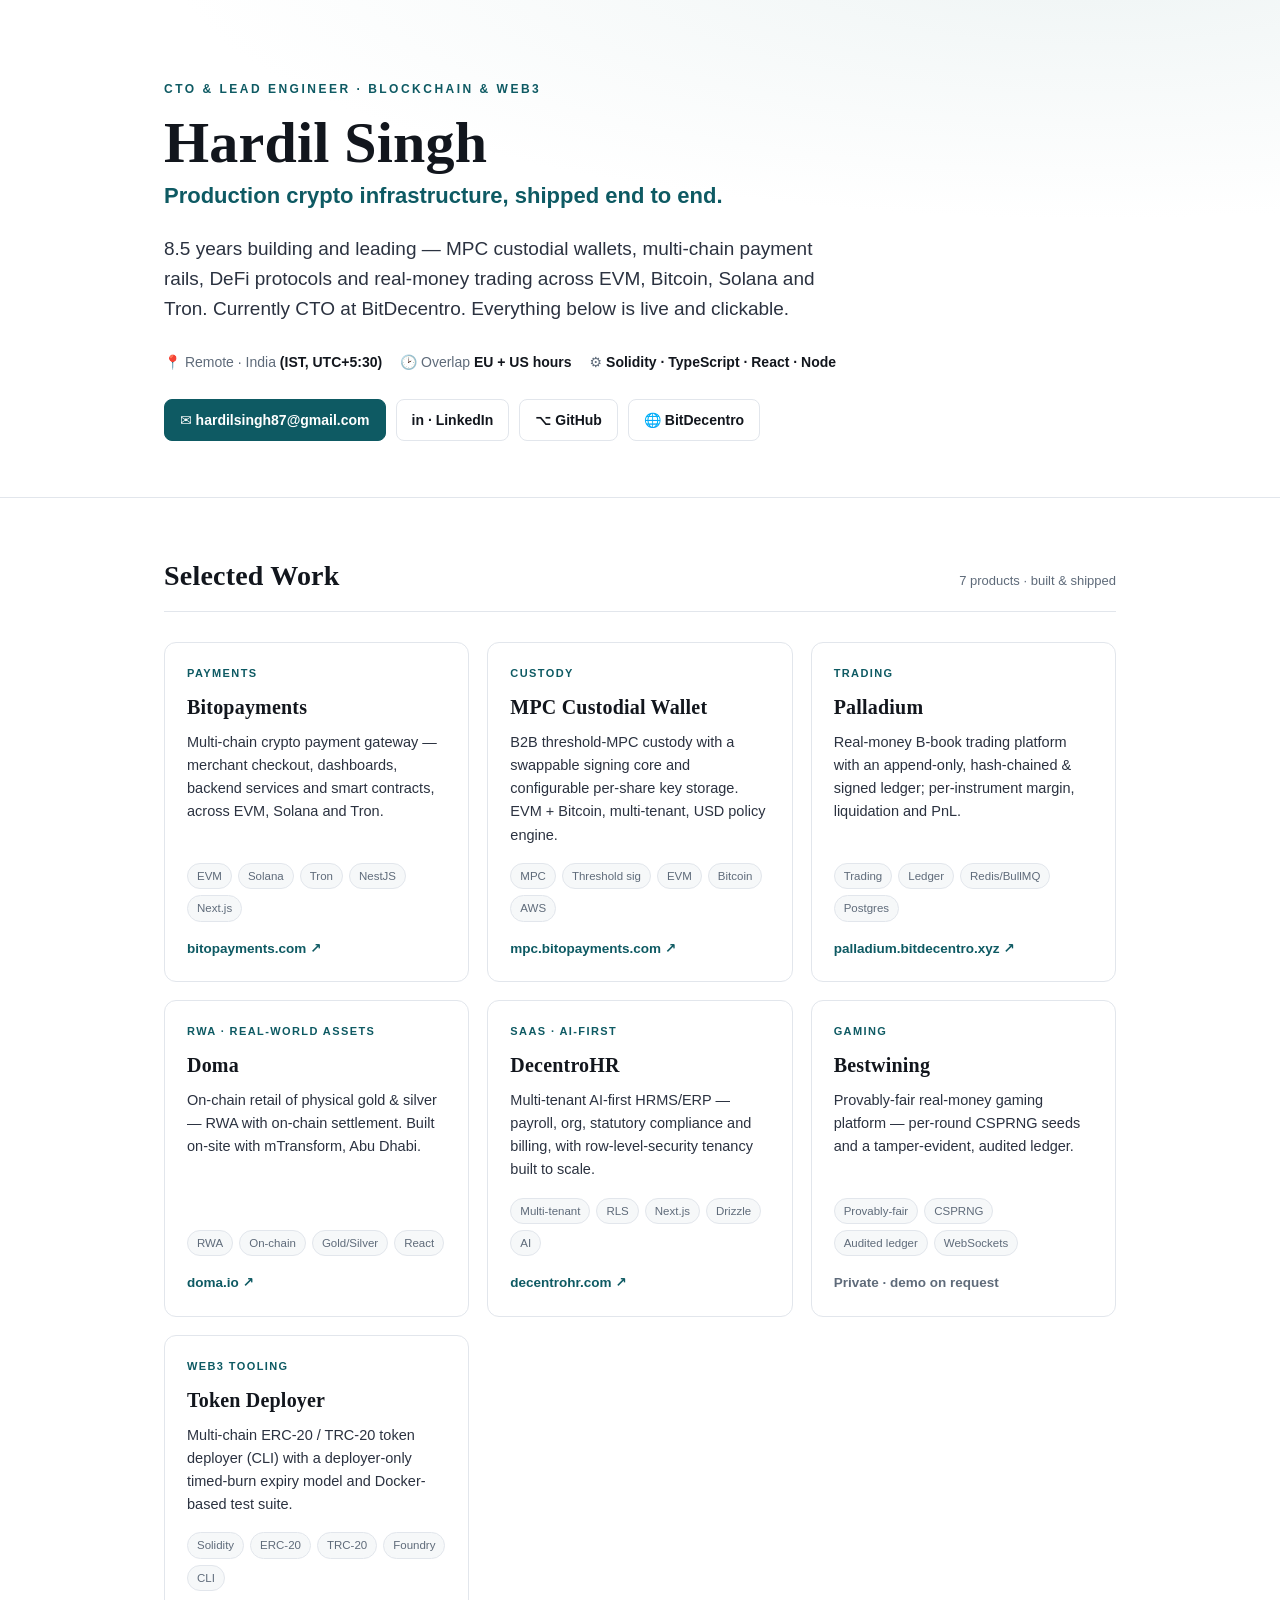
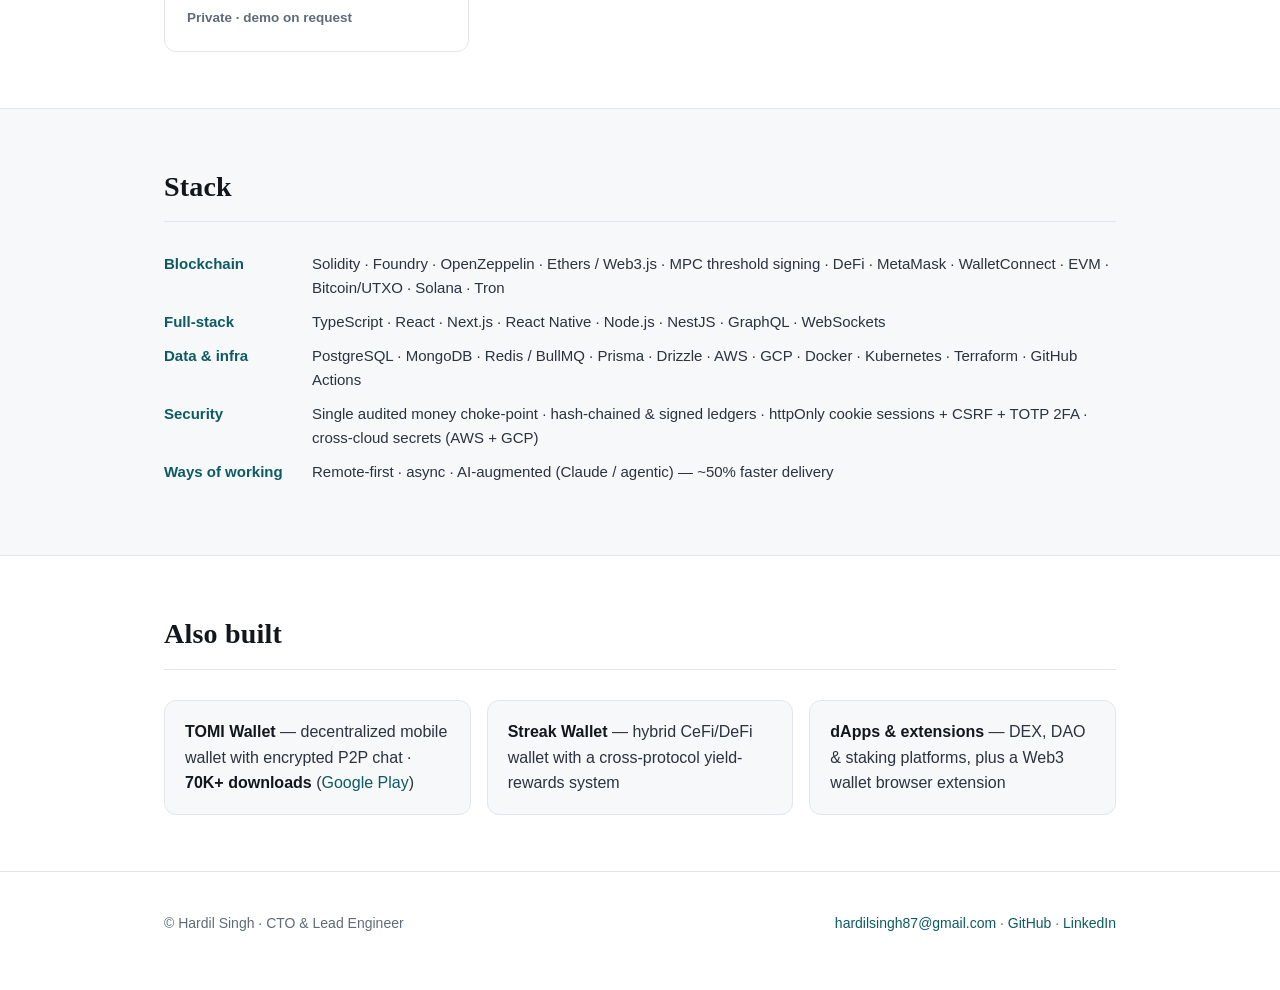
==== index.html @ ad2e2546 "Portfolio one-pager — 7 products, live links Co-Authored-By: Claude Opus 4.8 (1M context) <noreply@a" ====
<!doctype html>
<html lang="en">
<head>
<meta charset="utf-8">
<meta name="viewport" content="width=device-width, initial-scale=1">
<title>Hardil Singh — CTO & Lead Engineer · Blockchain & Web3</title>
<meta name="description" content="Hardil Singh — CTO & Lead Engineer. 8.5 years building production crypto infrastructure: MPC custody, multi-chain payments, DeFi & on-chain trading. Remote, EU+US overlap.">
<meta property="og:title" content="Hardil Singh — CTO & Lead Engineer · Blockchain & Web3">
<meta property="og:description" content="8.5 years building production crypto infrastructure — MPC custody, multi-chain payments, DeFi & on-chain trading.">
<meta property="og:type" content="website">
<style>
  :root{
    --ink:#12161d; --body:#2b3240; --muted:#5f6b7a; --rule:#e2e6ec;
    --accent:#0e5a63; --accent-2:#0c7d78; --soft:#eef4f4; --paper:#ffffff; --wash:#f6f8f9;
  }
  @media (prefers-color-scheme: dark){
    :root{ --ink:#f3f6f8; --body:#c3ccd6; --muted:#8b98a8; --rule:#242b35;
           --accent:#5fd3cf; --accent-2:#7fe0d3; --soft:#12242a; --paper:#0e1218; --wash:#131922; }
  }
  *{box-sizing:border-box;}
  html{scroll-behavior:smooth;}
  body{
    margin:0; background:var(--paper); color:var(--body);
    font-family:"Helvetica Neue",Arial,system-ui,sans-serif;
    font-size:16px; line-height:1.6; -webkit-font-smoothing:antialiased;
  }
  a{color:var(--accent); text-decoration:none;}
  a:hover{text-decoration:underline;}
  .wrap{max-width:1000px; margin:0 auto; padding:0 24px;}
  h1,h2,h3{font-family:Georgia,"Times New Roman",serif; color:var(--ink); font-weight:600; letter-spacing:.2px;}
  .eyebrow{font-size:12px; text-transform:uppercase; letter-spacing:2.5px; color:var(--accent); font-weight:700;}

  /* hero */
  header.hero{padding:80px 0 56px; border-bottom:1px solid var(--rule);
    background:radial-gradient(120% 90% at 85% -10%, var(--soft) 0%, transparent 60%);}
  .hero h1{font-size:clamp(36px,7vw,58px); line-height:1.02; margin:14px 0 6px; text-wrap:balance;}
  .hero .role{font-size:clamp(17px,2.4vw,22px); color:var(--accent); font-weight:600; margin-bottom:20px;}
  .hero p.lede{font-size:clamp(16px,2vw,19px); max-width:64ch; margin:0 0 26px;}
  .meta{display:flex; flex-wrap:wrap; gap:8px 18px; font-size:14px; color:var(--muted); margin-bottom:26px;}
  .meta b{color:var(--ink); font-weight:600;}
  .links{display:flex; flex-wrap:wrap; gap:10px;}
  .btn{display:inline-flex; align-items:center; gap:7px; padding:9px 15px; border:1px solid var(--rule);
    border-radius:8px; font-size:14px; font-weight:600; color:var(--ink); background:var(--paper); transition:.15s;}
  .btn:hover{border-color:var(--accent); color:var(--accent); text-decoration:none; transform:translateY(-1px);}
  .btn.primary{background:var(--accent); color:#fff; border-color:var(--accent);}
  .btn.primary:hover{background:var(--accent-2); color:#fff;}

  /* sections */
  section{padding:56px 0;}
  .sec-head{display:flex; align-items:baseline; justify-content:space-between; gap:16px;
    border-bottom:1px solid var(--rule); padding-bottom:12px; margin-bottom:30px; flex-wrap:wrap;}
  .sec-head h2{font-size:clamp(22px,3vw,28px); margin:0;}
  .sec-head .count{font-size:13px; color:var(--muted);}

  /* project grid */
  .grid{display:grid; grid-template-columns:repeat(auto-fill,minmax(290px,1fr)); gap:18px;}
  .card{border:1px solid var(--rule); border-radius:12px; padding:22px; background:var(--paper);
    display:flex; flex-direction:column; transition:.18s; position:relative; overflow:hidden;}
  .card::before{content:""; position:absolute; left:0; top:0; bottom:0; width:3px; background:var(--accent); opacity:.0; transition:.18s;}
  .card:hover{border-color:var(--accent); transform:translateY(-3px); box-shadow:0 10px 30px rgba(14,90,99,.10);}
  .card:hover::before{opacity:1;}
  .card .tag{font-size:11px; text-transform:uppercase; letter-spacing:1.4px; color:var(--accent); font-weight:700;}
  .card h3{font-size:20px; margin:8px 0 8px;}
  .card p{font-size:14.5px; margin:0 0 16px; color:var(--body); flex:1;}
  .chips{display:flex; flex-wrap:wrap; gap:6px; margin-bottom:16px;}
  .chip{font-size:11.5px; padding:3px 9px; border-radius:20px; background:var(--wash); color:var(--muted); border:1px solid var(--rule);}
  .card .foot{display:flex; align-items:center; gap:12px; font-size:13.5px;}
  .live{font-weight:700; color:var(--accent);}
  .priv{color:var(--muted); font-weight:600;}

  /* stack */
  .stack{display:grid; grid-template-columns:130px 1fr; gap:10px 18px; font-size:15px;}
  .stack dt{color:var(--accent); font-weight:700;}
  .stack dd{margin:0;}
  @media(max-width:560px){ .stack{grid-template-columns:1fr; gap:2px 0;} .stack dt{margin-top:12px;} }

  /* past */
  .past{display:flex; gap:16px; flex-wrap:wrap;}
  .past .item{flex:1 1 260px; border:1px solid var(--rule); border-radius:12px; padding:18px 20px; background:var(--wash);}
  .past .item b{color:var(--ink);}

  footer{border-top:1px solid var(--rule); padding:40px 0 56px; color:var(--muted); font-size:14px;}
  footer .wrap{display:flex; justify-content:space-between; gap:16px; flex-wrap:wrap; align-items:center;}
</style>
</head>
<body>

  <header class="hero">
    <div class="wrap">
      <div class="eyebrow">CTO &amp; Lead Engineer · Blockchain &amp; Web3</div>
      <h1>Hardil Singh</h1>
      <div class="role">Production crypto infrastructure, shipped end to end.</div>
      <p class="lede">8.5 years building and leading — MPC custodial wallets, multi-chain payment rails,
      DeFi protocols and real-money trading across EVM, Bitcoin, Solana and Tron. Currently CTO at
      BitDecentro. Everything below is live and clickable.</p>
      <div class="meta">
        <span>📍 Remote · India <b>(IST, UTC+5:30)</b></span>
        <span>🕑 Overlap <b>EU + US hours</b></span>
        <span>⚙️ <b>Solidity · TypeScript · React · Node</b></span>
      </div>
      <div class="links">
        <a class="btn primary" href="mailto:hardilsingh87@gmail.com">✉️ hardilsingh87@gmail.com</a>
        <a class="btn" href="https://www.linkedin.com/in/hardil-singh-a0726788" target="_blank" rel="noopener">in · LinkedIn</a>
        <a class="btn" href="https://github.com/hardil-bitdecentro" target="_blank" rel="noopener">⌥ GitHub</a>
        <a class="btn" href="https://bitdecentro.com" target="_blank" rel="noopener">🌐 BitDecentro</a>
      </div>
    </div>
  </header>

  <section id="work">
    <div class="wrap">
      <div class="sec-head"><h2>Selected Work</h2><span class="count">7 products · built &amp; shipped</span></div>
      <div class="grid">

        <article class="card">
          <span class="tag">Payments</span>
          <h3>Bitopayments</h3>
          <p>Multi-chain crypto payment gateway — merchant checkout, dashboards, backend services and smart contracts, across EVM, Solana and Tron.</p>
          <div class="chips"><span class="chip">EVM</span><span class="chip">Solana</span><span class="chip">Tron</span><span class="chip">NestJS</span><span class="chip">Next.js</span></div>
          <div class="foot"><a class="live" href="https://bitopayments.com" target="_blank" rel="noopener">bitopayments.com ↗</a></div>
        </article>

        <article class="card">
          <span class="tag">Custody</span>
          <h3>MPC Custodial Wallet</h3>
          <p>B2B threshold-MPC custody with a swappable signing core and configurable per-share key storage. EVM + Bitcoin, multi-tenant, USD policy engine.</p>
          <div class="chips"><span class="chip">MPC</span><span class="chip">Threshold sig</span><span class="chip">EVM</span><span class="chip">Bitcoin</span><span class="chip">AWS</span></div>
          <div class="foot"><a class="live" href="https://mpc.bitopayments.com" target="_blank" rel="noopener">mpc.bitopayments.com ↗</a></div>
        </article>

        <article class="card">
          <span class="tag">Trading</span>
          <h3>Palladium</h3>
          <p>Real-money B-book trading platform with an append-only, hash-chained &amp; signed ledger; per-instrument margin, liquidation and PnL.</p>
          <div class="chips"><span class="chip">Trading</span><span class="chip">Ledger</span><span class="chip">Redis/BullMQ</span><span class="chip">Postgres</span></div>
          <div class="foot"><a class="live" href="https://palladium.bitdecentro.xyz" target="_blank" rel="noopener">palladium.bitdecentro.xyz ↗</a></div>
        </article>

        <article class="card">
          <span class="tag">RWA · Real-World Assets</span>
          <h3>Doma</h3>
          <p>On-chain retail of physical gold &amp; silver — RWA with on-chain settlement. Built on-site with mTransform, Abu Dhabi.</p>
          <div class="chips"><span class="chip">RWA</span><span class="chip">On-chain</span><span class="chip">Gold/Silver</span><span class="chip">React</span></div>
          <div class="foot"><a class="live" href="https://doma.io" target="_blank" rel="noopener">doma.io ↗</a></div>
        </article>

        <article class="card">
          <span class="tag">SaaS · AI-first</span>
          <h3>DecentroHR</h3>
          <p>Multi-tenant AI-first HRMS/ERP — payroll, org, statutory compliance and billing, with row-level-security tenancy built to scale.</p>
          <div class="chips"><span class="chip">Multi-tenant</span><span class="chip">RLS</span><span class="chip">Next.js</span><span class="chip">Drizzle</span><span class="chip">AI</span></div>
          <div class="foot"><a class="live" href="https://decentrohr.com" target="_blank" rel="noopener">decentrohr.com ↗</a></div>
        </article>

        <article class="card">
          <span class="tag">Gaming</span>
          <h3>Bestwining</h3>
          <p>Provably-fair real-money gaming platform — per-round CSPRNG seeds and a tamper-evident, audited ledger.</p>
          <div class="chips"><span class="chip">Provably-fair</span><span class="chip">CSPRNG</span><span class="chip">Audited ledger</span><span class="chip">WebSockets</span></div>
          <div class="foot"><span class="priv">Private · demo on request</span></div>
        </article>

        <article class="card">
          <span class="tag">Web3 Tooling</span>
          <h3>Token Deployer</h3>
          <p>Multi-chain ERC-20 / TRC-20 token deployer (CLI) with a deployer-only timed-burn expiry model and Docker-based test suite.</p>
          <div class="chips"><span class="chip">Solidity</span><span class="chip">ERC-20</span><span class="chip">TRC-20</span><span class="chip">Foundry</span><span class="chip">CLI</span></div>
          <div class="foot"><span class="priv">Private · demo on request</span></div>
        </article>

      </div>
    </div>
  </section>

  <section id="stack" style="background:var(--wash); border-top:1px solid var(--rule); border-bottom:1px solid var(--rule);">
    <div class="wrap">
      <div class="sec-head"><h2>Stack</h2></div>
      <dl class="stack">
        <dt>Blockchain</dt><dd>Solidity · Foundry · OpenZeppelin · Ethers / Web3.js · MPC threshold signing · DeFi · MetaMask · WalletConnect · EVM · Bitcoin/UTXO · Solana · Tron</dd>
        <dt>Full-stack</dt><dd>TypeScript · React · Next.js · React Native · Node.js · NestJS · GraphQL · WebSockets</dd>
        <dt>Data &amp; infra</dt><dd>PostgreSQL · MongoDB · Redis / BullMQ · Prisma · Drizzle · AWS · GCP · Docker · Kubernetes · Terraform · GitHub Actions</dd>
        <dt>Security</dt><dd>Single audited money choke-point · hash-chained &amp; signed ledgers · httpOnly cookie sessions + CSRF + TOTP 2FA · cross-cloud secrets (AWS + GCP)</dd>
        <dt>Ways of working</dt><dd>Remote-first · async · AI-augmented (Claude / agentic) — ~50% faster delivery</dd>
      </dl>
    </div>
  </section>

  <section id="past">
    <div class="wrap">
      <div class="sec-head"><h2>Also built</h2></div>
      <div class="past">
        <div class="item"><b>TOMI Wallet</b> — decentralized mobile wallet with encrypted P2P chat · <b>70K+ downloads</b> (<a href="https://play.google.com/store/apps/details?id=com.tomiapp.production" target="_blank" rel="noopener">Google Play</a>)</div>
        <div class="item"><b>Streak Wallet</b> — hybrid CeFi/DeFi wallet with a cross-protocol yield-rewards system</div>
        <div class="item"><b>dApps &amp; extensions</b> — DEX, DAO &amp; staking platforms, plus a Web3 wallet browser extension</div>
      </div>
    </div>
  </section>

  <footer>
    <div class="wrap">
      <span>© Hardil Singh · CTO &amp; Lead Engineer</span>
      <span><a href="mailto:hardilsingh87@gmail.com">hardilsingh87@gmail.com</a> · <a href="https://github.com/hardil-bitdecentro" target="_blank" rel="noopener">GitHub</a> · <a href="https://www.linkedin.com/in/hardil-singh-a0726788" target="_blank" rel="noopener">LinkedIn</a></span>
    </div>
  </footer>

</body>
</html>
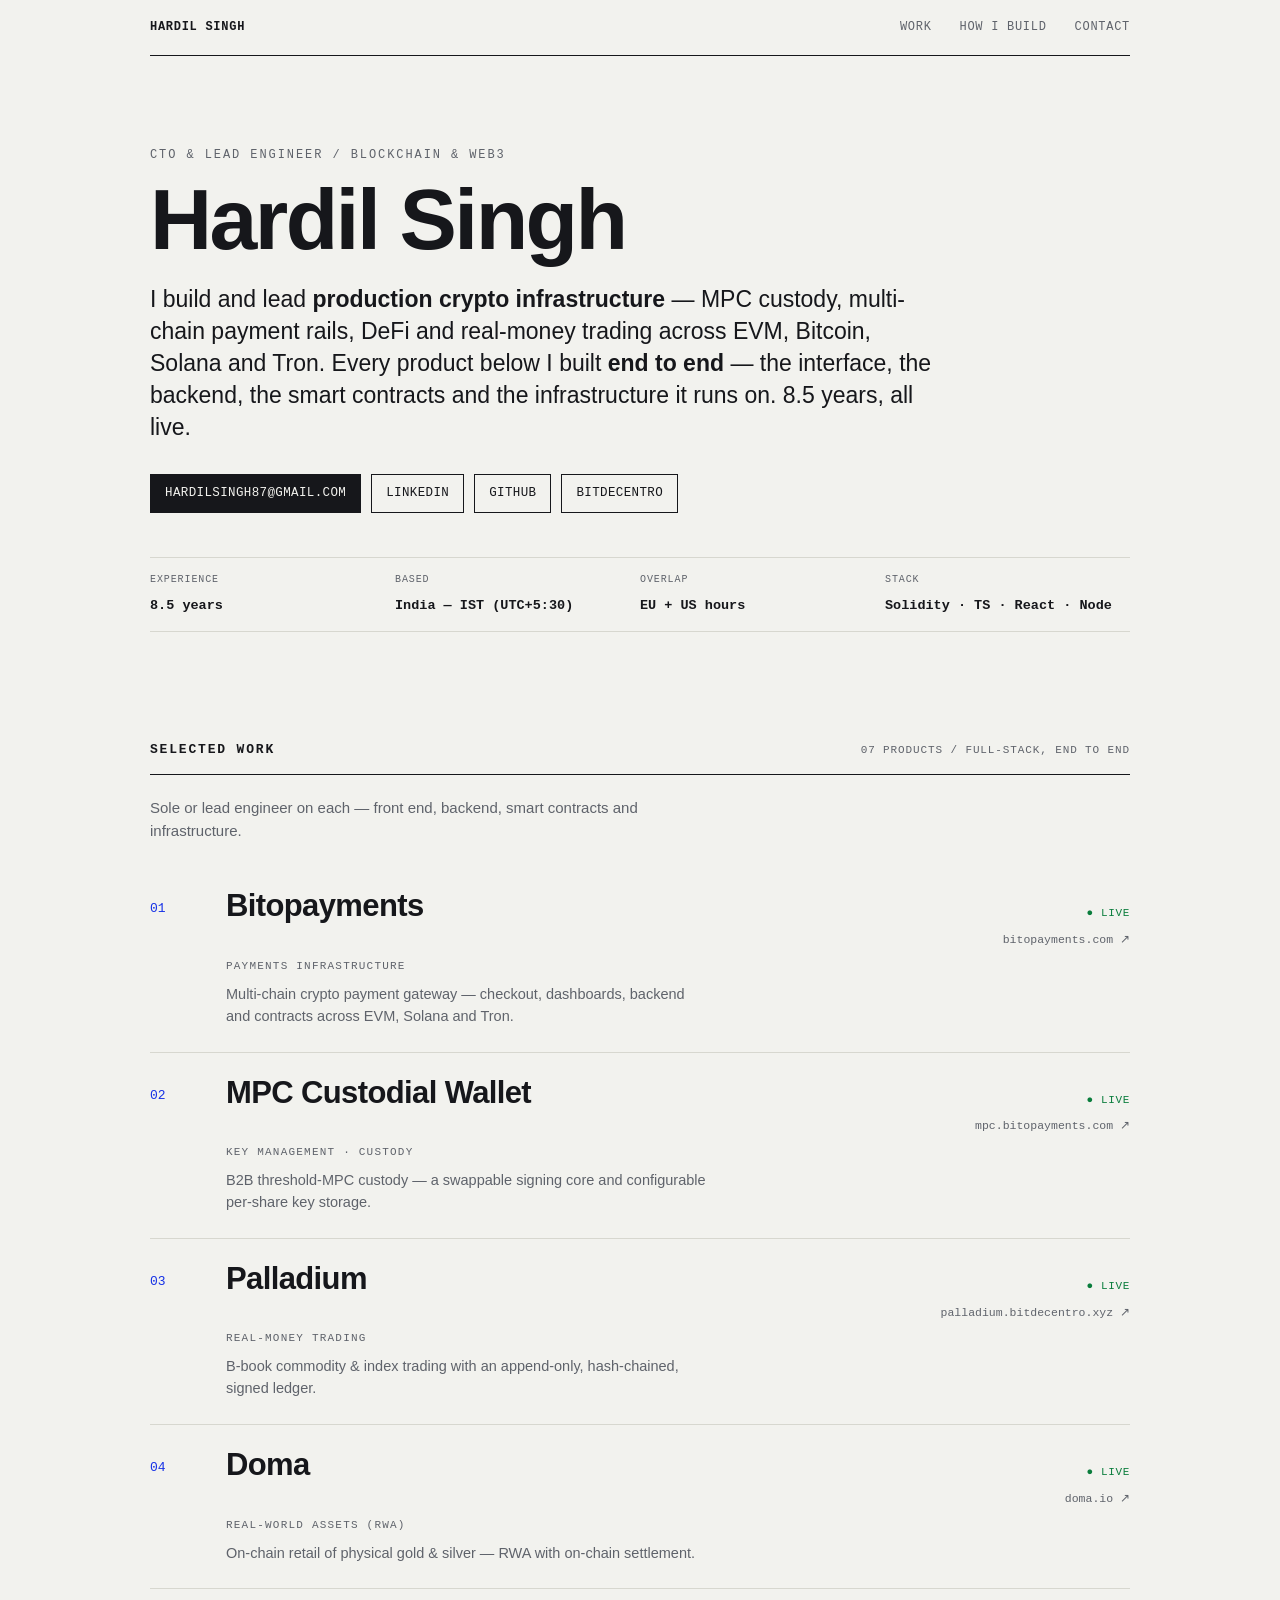
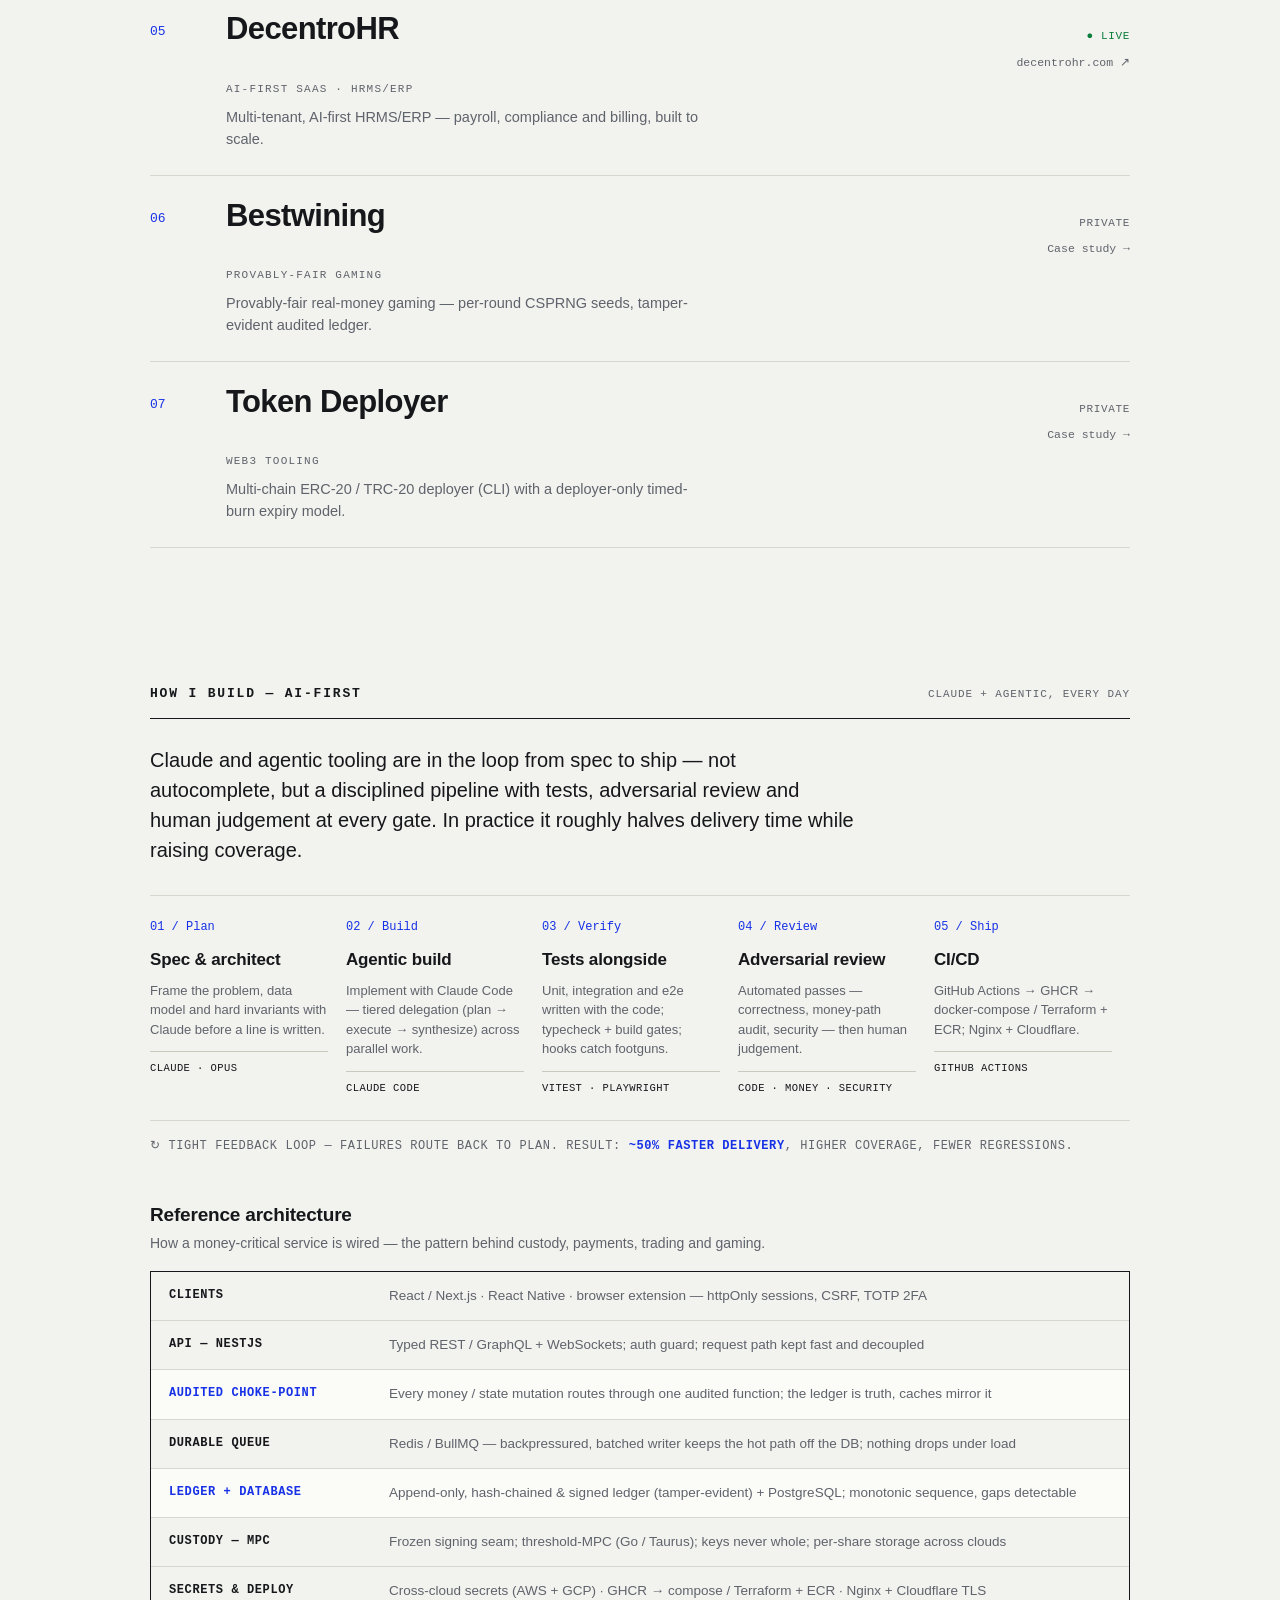
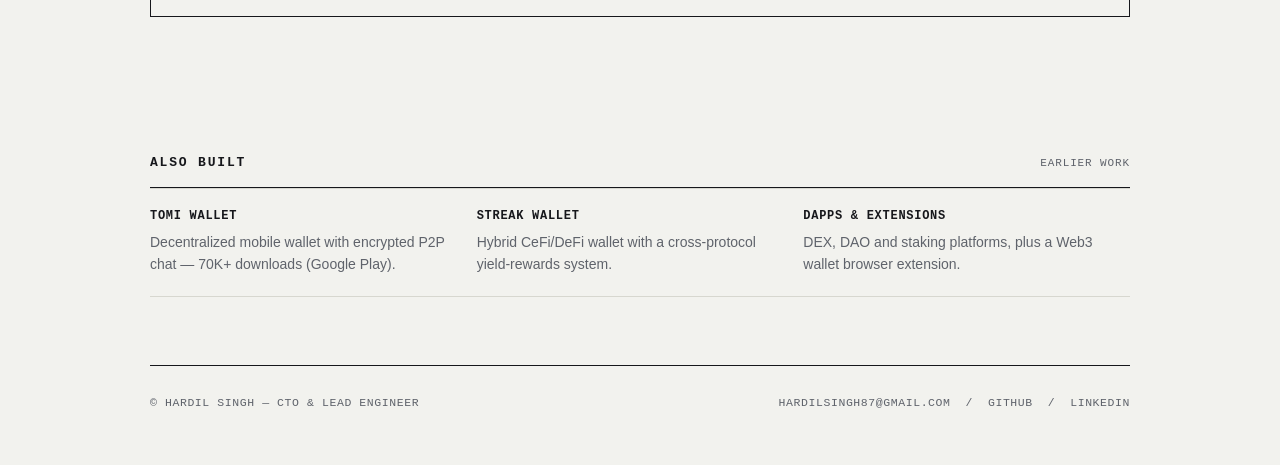
==== commit cbdc2885: "Rebuild portfolio: multi-page site, 7 project case studies, AI-first section Co-Authored-By: Claude " ====
--- a/index.html
+++ b/index.html
@@ -3,205 +3,118 @@
 <head>
 <meta charset="utf-8">
 <meta name="viewport" content="width=device-width, initial-scale=1">
-<title>Hardil Singh — CTO & Lead Engineer · Blockchain & Web3</title>
-<meta name="description" content="Hardil Singh — CTO & Lead Engineer. 8.5 years building production crypto infrastructure: MPC custody, multi-chain payments, DeFi & on-chain trading. Remote, EU+US overlap.">
-<meta property="og:title" content="Hardil Singh — CTO & Lead Engineer · Blockchain & Web3">
-<meta property="og:description" content="8.5 years building production crypto infrastructure — MPC custody, multi-chain payments, DeFi & on-chain trading.">
-<meta property="og:type" content="website">
-<style>
-  :root{
-    --ink:#12161d; --body:#2b3240; --muted:#5f6b7a; --rule:#e2e6ec;
-    --accent:#0e5a63; --accent-2:#0c7d78; --soft:#eef4f4; --paper:#ffffff; --wash:#f6f8f9;
-  }
-  @media (prefers-color-scheme: dark){
-    :root{ --ink:#f3f6f8; --body:#c3ccd6; --muted:#8b98a8; --rule:#242b35;
-           --accent:#5fd3cf; --accent-2:#7fe0d3; --soft:#12242a; --paper:#0e1218; --wash:#131922; }
-  }
-  *{box-sizing:border-box;}
-  html{scroll-behavior:smooth;}
-  body{
-    margin:0; background:var(--paper); color:var(--body);
-    font-family:"Helvetica Neue",Arial,system-ui,sans-serif;
-    font-size:16px; line-height:1.6; -webkit-font-smoothing:antialiased;
-  }
-  a{color:var(--accent); text-decoration:none;}
-  a:hover{text-decoration:underline;}
-  .wrap{max-width:1000px; margin:0 auto; padding:0 24px;}
-  h1,h2,h3{font-family:Georgia,"Times New Roman",serif; color:var(--ink); font-weight:600; letter-spacing:.2px;}
-  .eyebrow{font-size:12px; text-transform:uppercase; letter-spacing:2.5px; color:var(--accent); font-weight:700;}
-
-  /* hero */
-  header.hero{padding:80px 0 56px; border-bottom:1px solid var(--rule);
-    background:radial-gradient(120% 90% at 85% -10%, var(--soft) 0%, transparent 60%);}
-  .hero h1{font-size:clamp(36px,7vw,58px); line-height:1.02; margin:14px 0 6px; text-wrap:balance;}
-  .hero .role{font-size:clamp(17px,2.4vw,22px); color:var(--accent); font-weight:600; margin-bottom:20px;}
-  .hero p.lede{font-size:clamp(16px,2vw,19px); max-width:64ch; margin:0 0 26px;}
-  .meta{display:flex; flex-wrap:wrap; gap:8px 18px; font-size:14px; color:var(--muted); margin-bottom:26px;}
-  .meta b{color:var(--ink); font-weight:600;}
-  .links{display:flex; flex-wrap:wrap; gap:10px;}
-  .btn{display:inline-flex; align-items:center; gap:7px; padding:9px 15px; border:1px solid var(--rule);
-    border-radius:8px; font-size:14px; font-weight:600; color:var(--ink); background:var(--paper); transition:.15s;}
-  .btn:hover{border-color:var(--accent); color:var(--accent); text-decoration:none; transform:translateY(-1px);}
-  .btn.primary{background:var(--accent); color:#fff; border-color:var(--accent);}
-  .btn.primary:hover{background:var(--accent-2); color:#fff;}
-
-  /* sections */
-  section{padding:56px 0;}
-  .sec-head{display:flex; align-items:baseline; justify-content:space-between; gap:16px;
-    border-bottom:1px solid var(--rule); padding-bottom:12px; margin-bottom:30px; flex-wrap:wrap;}
-  .sec-head h2{font-size:clamp(22px,3vw,28px); margin:0;}
-  .sec-head .count{font-size:13px; color:var(--muted);}
-
-  /* project grid */
-  .grid{display:grid; grid-template-columns:repeat(auto-fill,minmax(290px,1fr)); gap:18px;}
-  .card{border:1px solid var(--rule); border-radius:12px; padding:22px; background:var(--paper);
-    display:flex; flex-direction:column; transition:.18s; position:relative; overflow:hidden;}
-  .card::before{content:""; position:absolute; left:0; top:0; bottom:0; width:3px; background:var(--accent); opacity:.0; transition:.18s;}
-  .card:hover{border-color:var(--accent); transform:translateY(-3px); box-shadow:0 10px 30px rgba(14,90,99,.10);}
-  .card:hover::before{opacity:1;}
-  .card .tag{font-size:11px; text-transform:uppercase; letter-spacing:1.4px; color:var(--accent); font-weight:700;}
-  .card h3{font-size:20px; margin:8px 0 8px;}
-  .card p{font-size:14.5px; margin:0 0 16px; color:var(--body); flex:1;}
-  .chips{display:flex; flex-wrap:wrap; gap:6px; margin-bottom:16px;}
-  .chip{font-size:11.5px; padding:3px 9px; border-radius:20px; background:var(--wash); color:var(--muted); border:1px solid var(--rule);}
-  .card .foot{display:flex; align-items:center; gap:12px; font-size:13.5px;}
-  .live{font-weight:700; color:var(--accent);}
-  .priv{color:var(--muted); font-weight:600;}
-
-  /* stack */
-  .stack{display:grid; grid-template-columns:130px 1fr; gap:10px 18px; font-size:15px;}
-  .stack dt{color:var(--accent); font-weight:700;}
-  .stack dd{margin:0;}
-  @media(max-width:560px){ .stack{grid-template-columns:1fr; gap:2px 0;} .stack dt{margin-top:12px;} }
-
-  /* past */
-  .past{display:flex; gap:16px; flex-wrap:wrap;}
-  .past .item{flex:1 1 260px; border:1px solid var(--rule); border-radius:12px; padding:18px 20px; background:var(--wash);}
-  .past .item b{color:var(--ink);}
-
-  footer{border-top:1px solid var(--rule); padding:40px 0 56px; color:var(--muted); font-size:14px;}
-  footer .wrap{display:flex; justify-content:space-between; gap:16px; flex-wrap:wrap; align-items:center;}
-</style>
+<title>Hardil Singh — CTO &amp; Lead Engineer, Blockchain &amp; Web3</title>
+<meta name="description" content="CTO &amp; Lead Engineer. 8.5 years building production crypto infrastructure — MPC custody, multi-chain payments, DeFi and on-chain trading. Remote, EU+US overlap.">
+<link rel="stylesheet" href="/style.css">
 </head>
-<body>
-
+<body><div class="wrap"><div class="top">
+  <a class="nm" href="/">HARDIL SINGH</a>
+  <nav>
+    <a href="/#work">Work</a>
+    <a href="/#how">How I build</a>
+    <a href="mailto:hardilsingh87@gmail.com">Contact</a>
+  </nav>
+</div></div><div class="wrap">
   <header class="hero">
-    <div class="wrap">
-      <div class="eyebrow">CTO &amp; Lead Engineer · Blockchain &amp; Web3</div>
-      <h1>Hardil Singh</h1>
-      <div class="role">Production crypto infrastructure, shipped end to end.</div>
-      <p class="lede">8.5 years building and leading — MPC custodial wallets, multi-chain payment rails,
-      DeFi protocols and real-money trading across EVM, Bitcoin, Solana and Tron. Currently CTO at
-      BitDecentro. Everything below is live and clickable.</p>
-      <div class="meta">
-        <span>📍 Remote · India <b>(IST, UTC+5:30)</b></span>
-        <span>🕑 Overlap <b>EU + US hours</b></span>
-        <span>⚙️ <b>Solidity · TypeScript · React · Node</b></span>
-      </div>
-      <div class="links">
-        <a class="btn primary" href="mailto:hardilsingh87@gmail.com">✉️ hardilsingh87@gmail.com</a>
-        <a class="btn" href="https://www.linkedin.com/in/hardil-singh-a0726788" target="_blank" rel="noopener">in · LinkedIn</a>
-        <a class="btn" href="https://github.com/hardil-bitdecentro" target="_blank" rel="noopener">⌥ GitHub</a>
-        <a class="btn" href="https://bitdecentro.com" target="_blank" rel="noopener">🌐 BitDecentro</a>
-      </div>
+    <div class="kicker">CTO &amp; Lead Engineer / Blockchain &amp; Web3</div>
+    <h1>Hardil Singh</h1>
+    <p class="sub">I build and lead <b>production crypto infrastructure</b> — MPC custody, multi-chain
+    payment rails, DeFi and real-money trading across EVM, Bitcoin, Solana and Tron. Every product below
+    I built <b>end to end</b> — the interface, the backend, the smart contracts and the infrastructure it
+    runs on. 8.5 years, all live.</p>
+    <div class="links">
+      <a class="pr" href="mailto:hardilsingh87@gmail.com">hardilsingh87@gmail.com</a>
+      <a href="https://www.linkedin.com/in/hardil-singh-a0726788">LinkedIn</a>
+      <a href="https://github.com/hardil-bitdecentro">GitHub</a>
+      <a href="https://bitdecentro.com">BitDecentro</a>
+    </div>
+    <div class="facts">
+      <div><span>Experience</span><b>8.5 years</b></div>
+      <div><span>Based</span><b>India — IST (UTC+5:30)</b></div>
+      <div><span>Overlap</span><b>EU + US hours</b></div>
+      <div><span>Stack</span><b>Solidity · TS · React · Node</b></div>
     </div>
   </header>
 
   <section id="work">
-    <div class="wrap">
-      <div class="sec-head"><h2>Selected Work</h2><span class="count">7 products · built &amp; shipped</span></div>
-      <div class="grid">
-
-        <article class="card">
-          <span class="tag">Payments</span>
-          <h3>Bitopayments</h3>
-          <p>Multi-chain crypto payment gateway — merchant checkout, dashboards, backend services and smart contracts, across EVM, Solana and Tron.</p>
-          <div class="chips"><span class="chip">EVM</span><span class="chip">Solana</span><span class="chip">Tron</span><span class="chip">NestJS</span><span class="chip">Next.js</span></div>
-          <div class="foot"><a class="live" href="https://bitopayments.com" target="_blank" rel="noopener">bitopayments.com ↗</a></div>
-        </article>
-
-        <article class="card">
-          <span class="tag">Custody</span>
-          <h3>MPC Custodial Wallet</h3>
-          <p>B2B threshold-MPC custody with a swappable signing core and configurable per-share key storage. EVM + Bitcoin, multi-tenant, USD policy engine.</p>
-          <div class="chips"><span class="chip">MPC</span><span class="chip">Threshold sig</span><span class="chip">EVM</span><span class="chip">Bitcoin</span><span class="chip">AWS</span></div>
-          <div class="foot"><a class="live" href="https://mpc.bitopayments.com" target="_blank" rel="noopener">mpc.bitopayments.com ↗</a></div>
-        </article>
-
-        <article class="card">
-          <span class="tag">Trading</span>
-          <h3>Palladium</h3>
-          <p>Real-money B-book trading platform with an append-only, hash-chained &amp; signed ledger; per-instrument margin, liquidation and PnL.</p>
-          <div class="chips"><span class="chip">Trading</span><span class="chip">Ledger</span><span class="chip">Redis/BullMQ</span><span class="chip">Postgres</span></div>
-          <div class="foot"><a class="live" href="https://palladium.bitdecentro.xyz" target="_blank" rel="noopener">palladium.bitdecentro.xyz ↗</a></div>
-        </article>
-
-        <article class="card">
-          <span class="tag">RWA · Real-World Assets</span>
-          <h3>Doma</h3>
-          <p>On-chain retail of physical gold &amp; silver — RWA with on-chain settlement. Built on-site with mTransform, Abu Dhabi.</p>
-          <div class="chips"><span class="chip">RWA</span><span class="chip">On-chain</span><span class="chip">Gold/Silver</span><span class="chip">React</span></div>
-          <div class="foot"><a class="live" href="https://doma.io" target="_blank" rel="noopener">doma.io ↗</a></div>
-        </article>
-
-        <article class="card">
-          <span class="tag">SaaS · AI-first</span>
-          <h3>DecentroHR</h3>
-          <p>Multi-tenant AI-first HRMS/ERP — payroll, org, statutory compliance and billing, with row-level-security tenancy built to scale.</p>
-          <div class="chips"><span class="chip">Multi-tenant</span><span class="chip">RLS</span><span class="chip">Next.js</span><span class="chip">Drizzle</span><span class="chip">AI</span></div>
-          <div class="foot"><a class="live" href="https://decentrohr.com" target="_blank" rel="noopener">decentrohr.com ↗</a></div>
-        </article>
-
-        <article class="card">
-          <span class="tag">Gaming</span>
-          <h3>Bestwining</h3>
-          <p>Provably-fair real-money gaming platform — per-round CSPRNG seeds and a tamper-evident, audited ledger.</p>
-          <div class="chips"><span class="chip">Provably-fair</span><span class="chip">CSPRNG</span><span class="chip">Audited ledger</span><span class="chip">WebSockets</span></div>
-          <div class="foot"><span class="priv">Private · demo on request</span></div>
-        </article>
-
-        <article class="card">
-          <span class="tag">Web3 Tooling</span>
-          <h3>Token Deployer</h3>
-          <p>Multi-chain ERC-20 / TRC-20 token deployer (CLI) with a deployer-only timed-burn expiry model and Docker-based test suite.</p>
-          <div class="chips"><span class="chip">Solidity</span><span class="chip">ERC-20</span><span class="chip">TRC-20</span><span class="chip">Foundry</span><span class="chip">CLI</span></div>
-          <div class="foot"><span class="priv">Private · demo on request</span></div>
-        </article>
-
+    <div class="sh"><h2>Selected Work</h2><span class="c">07 products / full-stack, end to end</span></div>
+    <p class="lede" style="margin:22px 0 24px;color:var(--sub);font-size:15px;">Sole or lead engineer on each — front end, backend, smart contracts and infrastructure.</p>
+    <div class="index">
+    <a class="row" href="/projects/bitopayments.html">
+      <div class="num">01</div>
+      <div>
+        <div class="rowtop"><div class="nm">Bitopayments</div><div class="side"><span class="status live">Live</span><span class="go">bitopayments.com &nearr;</span></div></div>
+        <div class="cat">Payments infrastructure</div>
+        <div class="desc">Multi-chain crypto payment gateway — checkout, dashboards, backend and contracts across EVM, Solana and Tron.</div>
       </div>
+    </a><a class="row" href="/projects/mpc-wallet.html">
+      <div class="num">02</div>
+      <div>
+        <div class="rowtop"><div class="nm">MPC Custodial Wallet</div><div class="side"><span class="status live">Live</span><span class="go">mpc.bitopayments.com &nearr;</span></div></div>
+        <div class="cat">Key management · custody</div>
+        <div class="desc">B2B threshold-MPC custody — a swappable signing core and configurable per-share key storage.</div>
+      </div>
+    </a><a class="row" href="/projects/palladium.html">
+      <div class="num">03</div>
+      <div>
+        <div class="rowtop"><div class="nm">Palladium</div><div class="side"><span class="status live">Live</span><span class="go">palladium.bitdecentro.xyz &nearr;</span></div></div>
+        <div class="cat">Real-money trading</div>
+        <div class="desc">B-book commodity &amp; index trading with an append-only, hash-chained, signed ledger.</div>
+      </div>
+    </a><a class="row" href="/projects/doma.html">
+      <div class="num">04</div>
+      <div>
+        <div class="rowtop"><div class="nm">Doma</div><div class="side"><span class="status live">Live</span><span class="go">doma.io &nearr;</span></div></div>
+        <div class="cat">Real-world assets (RWA)</div>
+        <div class="desc">On-chain retail of physical gold &amp; silver — RWA with on-chain settlement.</div>
+      </div>
+    </a><a class="row" href="/projects/decentrohr.html">
+      <div class="num">05</div>
+      <div>
+        <div class="rowtop"><div class="nm">DecentroHR</div><div class="side"><span class="status live">Live</span><span class="go">decentrohr.com &nearr;</span></div></div>
+        <div class="cat">AI-first SaaS · HRMS/ERP</div>
+        <div class="desc">Multi-tenant, AI-first HRMS/ERP — payroll, compliance and billing, built to scale.</div>
+      </div>
+    </a><a class="row" href="/projects/bestwining.html">
+      <div class="num">06</div>
+      <div>
+        <div class="rowtop"><div class="nm">Bestwining</div><div class="side"><span class="status priv">Private</span><span class="go">Case study &rarr;</span></div></div>
+        <div class="cat">Provably-fair gaming</div>
+        <div class="desc">Provably-fair real-money gaming — per-round CSPRNG seeds, tamper-evident audited ledger.</div>
+      </div>
+    </a><a class="row" href="/projects/token-deployer.html">
+      <div class="num">07</div>
+      <div>
+        <div class="rowtop"><div class="nm">Token Deployer</div><div class="side"><span class="status priv">Private</span><span class="go">Case study &rarr;</span></div></div>
+        <div class="cat">Web3 tooling</div>
+        <div class="desc">Multi-chain ERC-20 / TRC-20 deployer (CLI) with a deployer-only timed-burn expiry model.</div>
+      </div>
+    </a>
     </div>
   </section>
 
-  <section id="stack" style="background:var(--wash); border-top:1px solid var(--rule); border-bottom:1px solid var(--rule);">
-    <div class="wrap">
-      <div class="sec-head"><h2>Stack</h2></div>
-      <dl class="stack">
-        <dt>Blockchain</dt><dd>Solidity · Foundry · OpenZeppelin · Ethers / Web3.js · MPC threshold signing · DeFi · MetaMask · WalletConnect · EVM · Bitcoin/UTXO · Solana · Tron</dd>
-        <dt>Full-stack</dt><dd>TypeScript · React · Next.js · React Native · Node.js · NestJS · GraphQL · WebSockets</dd>
-        <dt>Data &amp; infra</dt><dd>PostgreSQL · MongoDB · Redis / BullMQ · Prisma · Drizzle · AWS · GCP · Docker · Kubernetes · Terraform · GitHub Actions</dd>
-        <dt>Security</dt><dd>Single audited money choke-point · hash-chained &amp; signed ledgers · httpOnly cookie sessions + CSRF + TOTP 2FA · cross-cloud secrets (AWS + GCP)</dd>
-        <dt>Ways of working</dt><dd>Remote-first · async · AI-augmented (Claude / agentic) — ~50% faster delivery</dd>
-      </dl>
+  <section id="how">
+    <div class="sh"><h2>How I Build — AI-First</h2><span class="c">Claude + agentic, every day</span></div>
+    <p class="lede" style="margin:26px 0 30px;">Claude and agentic tooling are in the loop from spec to
+    ship — not autocomplete, but a disciplined pipeline with tests, adversarial review and human
+    judgement at every gate. In practice it roughly halves delivery time while raising coverage.</p>
+    <div class="proc"><div class="st"><div class="n">01 / Plan</div><h3>Spec &amp; architect</h3><p>Frame the problem, data model and hard invariants with Claude before a line is written.</p><div class="tool">Claude · Opus</div></div><div class="st"><div class="n">02 / Build</div><h3>Agentic build</h3><p>Implement with Claude Code — tiered delegation (plan → execute → synthesize) across parallel work.</p><div class="tool">Claude Code</div></div><div class="st"><div class="n">03 / Verify</div><h3>Tests alongside</h3><p>Unit, integration and e2e written with the code; typecheck + build gates; hooks catch footguns.</p><div class="tool">vitest · Playwright</div></div><div class="st"><div class="n">04 / Review</div><h3>Adversarial review</h3><p>Automated passes — correctness, money-path audit, security — then human judgement.</p><div class="tool">code · money · security</div></div><div class="st"><div class="n">05 / Ship</div><h3>CI/CD</h3><p>GitHub Actions → GHCR → docker-compose / Terraform + ECR; Nginx + Cloudflare.</p><div class="tool">GitHub Actions</div></div></div>
+    <div class="loop">&#8635; Tight feedback loop — failures route back to plan. Result: <b>~50% faster delivery</b>, higher coverage, fewer regressions.</div>
+
+    <h3 style="font-size:19px;margin:44px 0 4px;letter-spacing:-.01em;">Reference architecture</h3>
+    <p style="color:var(--sub);font-size:14px;margin:0 0 16px;">How a money-critical service is wired — the pattern behind custody, payments, trading and gaming.</p>
+    <div class="arch"><div class="layer"><div class="ln">Clients</div><div class="ld">React / Next.js · React Native · browser extension — httpOnly sessions, CSRF, TOTP 2FA</div></div><div class="layer"><div class="ln">API — NestJS</div><div class="ld">Typed REST / GraphQL + WebSockets; auth guard; request path kept fast and decoupled</div></div><div class="layer hot"><div class="ln">Audited choke-point</div><div class="ld">Every money / state mutation routes through one audited function; the ledger is truth, caches mirror it</div></div><div class="layer"><div class="ln">Durable queue</div><div class="ld">Redis / BullMQ — backpressured, batched writer keeps the hot path off the DB; nothing drops under load</div></div><div class="layer hot"><div class="ln">Ledger + database</div><div class="ld">Append-only, hash-chained &amp; signed ledger (tamper-evident) + PostgreSQL; monotonic sequence, gaps detectable</div></div><div class="layer"><div class="ln">Custody — MPC</div><div class="ld">Frozen signing seam; threshold-MPC (Go / Taurus); keys never whole; per-share storage across clouds</div></div><div class="layer"><div class="ln">Secrets &amp; deploy</div><div class="ld">Cross-cloud secrets (AWS + GCP) · GHCR → compose / Terraform + ECR · Nginx + Cloudflare TLS</div></div></div>
+  </section>
+
+  <section id="also">
+    <div class="sh"><h2>Also Built</h2><span class="c">Earlier work</span></div>
+    <div class="also">
+      <div><b>TOMI Wallet</b>Decentralized mobile wallet with encrypted P2P chat — 70K+ downloads (Google Play).</div>
+      <div><b>Streak Wallet</b>Hybrid CeFi/DeFi wallet with a cross-protocol yield-rewards system.</div>
+      <div><b>dApps &amp; extensions</b>DEX, DAO and staking platforms, plus a Web3 wallet browser extension.</div>
     </div>
   </section>
-
-  <section id="past">
-    <div class="wrap">
-      <div class="sec-head"><h2>Also built</h2></div>
-      <div class="past">
-        <div class="item"><b>TOMI Wallet</b> — decentralized mobile wallet with encrypted P2P chat · <b>70K+ downloads</b> (<a href="https://play.google.com/store/apps/details?id=com.tomiapp.production" target="_blank" rel="noopener">Google Play</a>)</div>
-        <div class="item"><b>Streak Wallet</b> — hybrid CeFi/DeFi wallet with a cross-protocol yield-rewards system</div>
-        <div class="item"><b>dApps &amp; extensions</b> — DEX, DAO &amp; staking platforms, plus a Web3 wallet browser extension</div>
-      </div>
-    </div>
-  </section>
-
-  <footer>
-    <div class="wrap">
-      <span>© Hardil Singh · CTO &amp; Lead Engineer</span>
-      <span><a href="mailto:hardilsingh87@gmail.com">hardilsingh87@gmail.com</a> · <a href="https://github.com/hardil-bitdecentro" target="_blank" rel="noopener">GitHub</a> · <a href="https://www.linkedin.com/in/hardil-singh-a0726788" target="_blank" rel="noopener">LinkedIn</a></span>
-    </div>
-  </footer>
-
-</body>
-</html>
+</div><div class="wrap"><footer>
+  <span>© Hardil Singh — CTO &amp; Lead Engineer</span>
+  <span><a href="mailto:hardilsingh87@gmail.com">hardilsingh87@gmail.com</a> &nbsp;/&nbsp; <a href="https://github.com/hardil-bitdecentro">GitHub</a> &nbsp;/&nbsp; <a href="https://www.linkedin.com/in/hardil-singh-a0726788">LinkedIn</a></span>
+</footer></div></body></html>
--- a/style.css
+++ b/style.css
@@ -0,0 +1,118 @@
+
+:root{
+  --paper:#f2f2ee; --card:#fbfbf8; --ink:#16171b; --sub:#5f636b; --line:#d7d7cf;
+  --accent:#1631e6; --live:#0a7d3c; --hair:#c9c9bf;
+  --mono:ui-monospace,"SF Mono","JetBrains Mono",Menlo,Consolas,monospace;
+  --sans:"Helvetica Neue",Helvetica,Arial,sans-serif;
+}
+*{box-sizing:border-box;}
+html{scroll-behavior:smooth;-webkit-text-size-adjust:100%;}
+body{margin:0;background:var(--paper);color:var(--ink);font-family:var(--sans);font-size:16px;line-height:1.55;-webkit-font-smoothing:antialiased;}
+a{color:inherit;text-decoration:none;}
+::selection{background:var(--accent);color:#fff;}
+.wrap{max-width:1060px;margin:0 auto;padding:0 clamp(20px,4vw,40px);}
+.mono{font-family:var(--mono);}
+
+/* top bar */
+.top{display:flex;justify-content:space-between;align-items:center;padding:18px 0;
+  border-bottom:1.5px solid var(--ink);font-family:var(--mono);font-size:12px;
+  letter-spacing:.06em;text-transform:uppercase;}
+.top .nm{font-weight:700;}
+.top nav a{margin-left:20px;color:var(--sub);}
+.top nav a:hover{color:var(--accent);}
+
+/* hero */
+.hero{padding:clamp(48px,9vw,90px) 0 40px;}
+.kicker{font-family:var(--mono);font-size:12px;letter-spacing:.16em;text-transform:uppercase;color:var(--sub);}
+h1{font-weight:800;letter-spacing:-.03em;line-height:.96;margin:14px 0 0;}
+.hero h1{font-size:clamp(42px,9vw,86px);}
+.hero .sub{font-size:clamp(17px,2.4vw,23px);max-width:62ch;margin:22px 0 0;color:var(--ink);font-weight:500;line-height:1.4;}
+.hero .sub b{font-weight:700;}
+.links{display:flex;flex-wrap:wrap;gap:10px 10px;margin-top:30px;font-family:var(--mono);font-size:12.5px;}
+.links a{border:1.5px solid var(--ink);padding:9px 14px;letter-spacing:.03em;text-transform:uppercase;transition:.12s;}
+.links a:hover{background:var(--ink);color:var(--paper);}
+.links a.pr{background:var(--ink);color:var(--paper);}
+.links a.pr:hover{background:var(--accent);border-color:var(--accent);}
+
+/* fact strip */
+.facts{display:grid;grid-template-columns:repeat(4,1fr);border-top:1px solid var(--line);margin-top:44px;}
+.facts div{padding:14px 16px 14px 0;border-bottom:1px solid var(--line);font-family:var(--mono);}
+.facts span{display:block;color:var(--sub);text-transform:uppercase;letter-spacing:.09em;font-size:10px;margin-bottom:5px;}
+.facts b{font-weight:600;font-size:13.5px;}
+@media(max-width:680px){.facts{grid-template-columns:repeat(2,1fr);}}
+
+/* section header */
+section{padding:clamp(44px,7vw,68px) 0;}
+.sh{display:flex;justify-content:space-between;align-items:baseline;gap:16px;
+  padding-bottom:14px;border-bottom:1.5px solid var(--ink);}
+.sh h2{font-family:var(--mono);font-size:13px;text-transform:uppercase;letter-spacing:.14em;font-weight:700;margin:0;}
+.sh .c{font-family:var(--mono);font-size:11px;color:var(--sub);text-transform:uppercase;letter-spacing:.08em;}
+
+/* project index */
+.index a.row{display:grid;grid-template-columns:52px 1fr;gap:24px;
+  padding:24px 0;border-bottom:1px solid var(--line);transition:padding .14s,background .14s;}
+.index a.row:hover{padding-left:12px;background:linear-gradient(90deg,rgba(22,49,230,.05),transparent 70%);}
+.index .num{font-family:var(--mono);font-size:13px;color:var(--accent);padding-top:9px;}
+.index .rowtop{display:flex;justify-content:space-between;align-items:baseline;gap:20px;}
+.index .nm{font-size:clamp(22px,3.4vw,31px);font-weight:800;letter-spacing:-.02em;line-height:1.05;}
+.index .cat{font-family:var(--mono);font-size:11px;color:var(--sub);text-transform:uppercase;letter-spacing:.11em;margin-top:9px;}
+.index .desc{font-size:14.5px;color:var(--sub);margin-top:9px;max-width:60ch;line-height:1.5;}
+.index .side{text-align:right;white-space:nowrap;font-family:var(--mono);}
+.status{font-family:var(--mono);font-size:11px;text-transform:uppercase;letter-spacing:.06em;}
+.status.live{color:var(--live);}
+.status.live::before{content:"\25CF\00a0";}
+.status.priv{color:var(--sub);}
+.index .go{display:block;font-family:var(--mono);font-size:11.5px;color:var(--sub);margin-top:6px;}
+.index a.row:hover .go{color:var(--accent);}
+@media(max-width:560px){.index a.row{grid-template-columns:34px 1fr;gap:14px;}.index .rowtop{flex-direction:column;gap:5px;}.index .side{text-align:left;}}
+
+/* process (numbered) */
+.proc{display:grid;grid-template-columns:repeat(5,1fr);border-top:1px solid var(--line);}
+.proc .st{padding:22px 18px 24px 0;border-bottom:1px solid var(--line);}
+.proc .st .n{font-family:var(--mono);font-size:12px;color:var(--accent);}
+.proc .st h3{font-size:17px;font-weight:800;letter-spacing:-.01em;margin:10px 0 8px;}
+.proc .st p{font-size:13px;color:var(--sub);margin:0 0 12px;line-height:1.5;}
+.proc .st .tool{font-family:var(--mono);font-size:10.5px;color:var(--ink);text-transform:uppercase;letter-spacing:.04em;border-top:1px solid var(--hair);padding-top:8px;}
+@media(max-width:820px){.proc{grid-template-columns:1fr 1fr;}}
+@media(max-width:520px){.proc{grid-template-columns:1fr;}}
+.loop{font-family:var(--mono);font-size:12px;color:var(--sub);margin-top:16px;text-transform:uppercase;letter-spacing:.05em;}
+.loop b{color:var(--accent);}
+
+/* architecture schematic */
+.arch{margin-top:8px;border:1.5px solid var(--ink);}
+.layer{display:grid;grid-template-columns:200px 1fr;gap:20px;padding:14px 18px;border-bottom:1px solid var(--line);}
+.layer:last-child{border-bottom:none;}
+.layer .ln{font-family:var(--mono);font-size:12px;font-weight:700;text-transform:uppercase;letter-spacing:.05em;}
+.layer .ld{font-size:13.5px;color:var(--sub);line-height:1.5;}
+.layer.hot{background:var(--card);}
+.layer.hot .ln{color:var(--accent);}
+@media(max-width:560px){.layer{grid-template-columns:1fr;gap:4px;}}
+
+/* prose / detail */
+.lede{font-size:clamp(17px,2.2vw,20px);line-height:1.5;max-width:64ch;margin:0;}
+.body-cols{display:grid;grid-template-columns:180px 1fr;gap:28px;padding:26px 0;border-bottom:1px solid var(--line);}
+.body-cols .lbl{font-family:var(--mono);font-size:12px;text-transform:uppercase;letter-spacing:.1em;color:var(--sub);padding-top:3px;}
+.body-cols ul{margin:0;padding-left:18px;}
+.body-cols li{margin-bottom:9px;line-height:1.55;}
+.body-cols li::marker{color:var(--accent);}
+.body-cols p{margin:0;}
+.chips{display:flex;flex-wrap:wrap;gap:7px;}
+.chips span{font-family:var(--mono);font-size:11.5px;border:1px solid var(--line);padding:4px 10px;color:var(--ink);background:var(--card);}
+@media(max-width:620px){.body-cols{grid-template-columns:1fr;gap:8px;}}
+
+/* also-built */
+.also{display:grid;grid-template-columns:repeat(3,1fr);gap:0;border-top:1px solid var(--line);}
+.also div{padding:18px 18px 20px 0;border-bottom:1px solid var(--line);font-size:14px;color:var(--sub);}
+.also b{color:var(--ink);display:block;font-family:var(--mono);font-size:12px;text-transform:uppercase;letter-spacing:.06em;margin-bottom:7px;}
+@media(max-width:680px){.also{grid-template-columns:1fr;}}
+
+footer{border-top:1.5px solid var(--ink);padding:28px 0 60px;font-family:var(--mono);font-size:11.5px;
+  text-transform:uppercase;letter-spacing:.05em;color:var(--sub);
+  display:flex;justify-content:space-between;gap:16px;flex-wrap:wrap;}
+footer a:hover{color:var(--accent);}
+.backlink{font-family:var(--mono);font-size:12px;color:var(--sub);text-transform:uppercase;letter-spacing:.08em;}
+.backlink:hover{color:var(--accent);}
+.detail-meta{display:flex;flex-wrap:wrap;gap:22px;margin-top:22px;font-family:var(--mono);font-size:12px;}
+.detail-meta div span{display:block;color:var(--sub);text-transform:uppercase;letter-spacing:.08em;font-size:10px;margin-bottom:4px;}
+.detail-meta div b{font-weight:600;}
+.detail-meta a{color:var(--accent);}
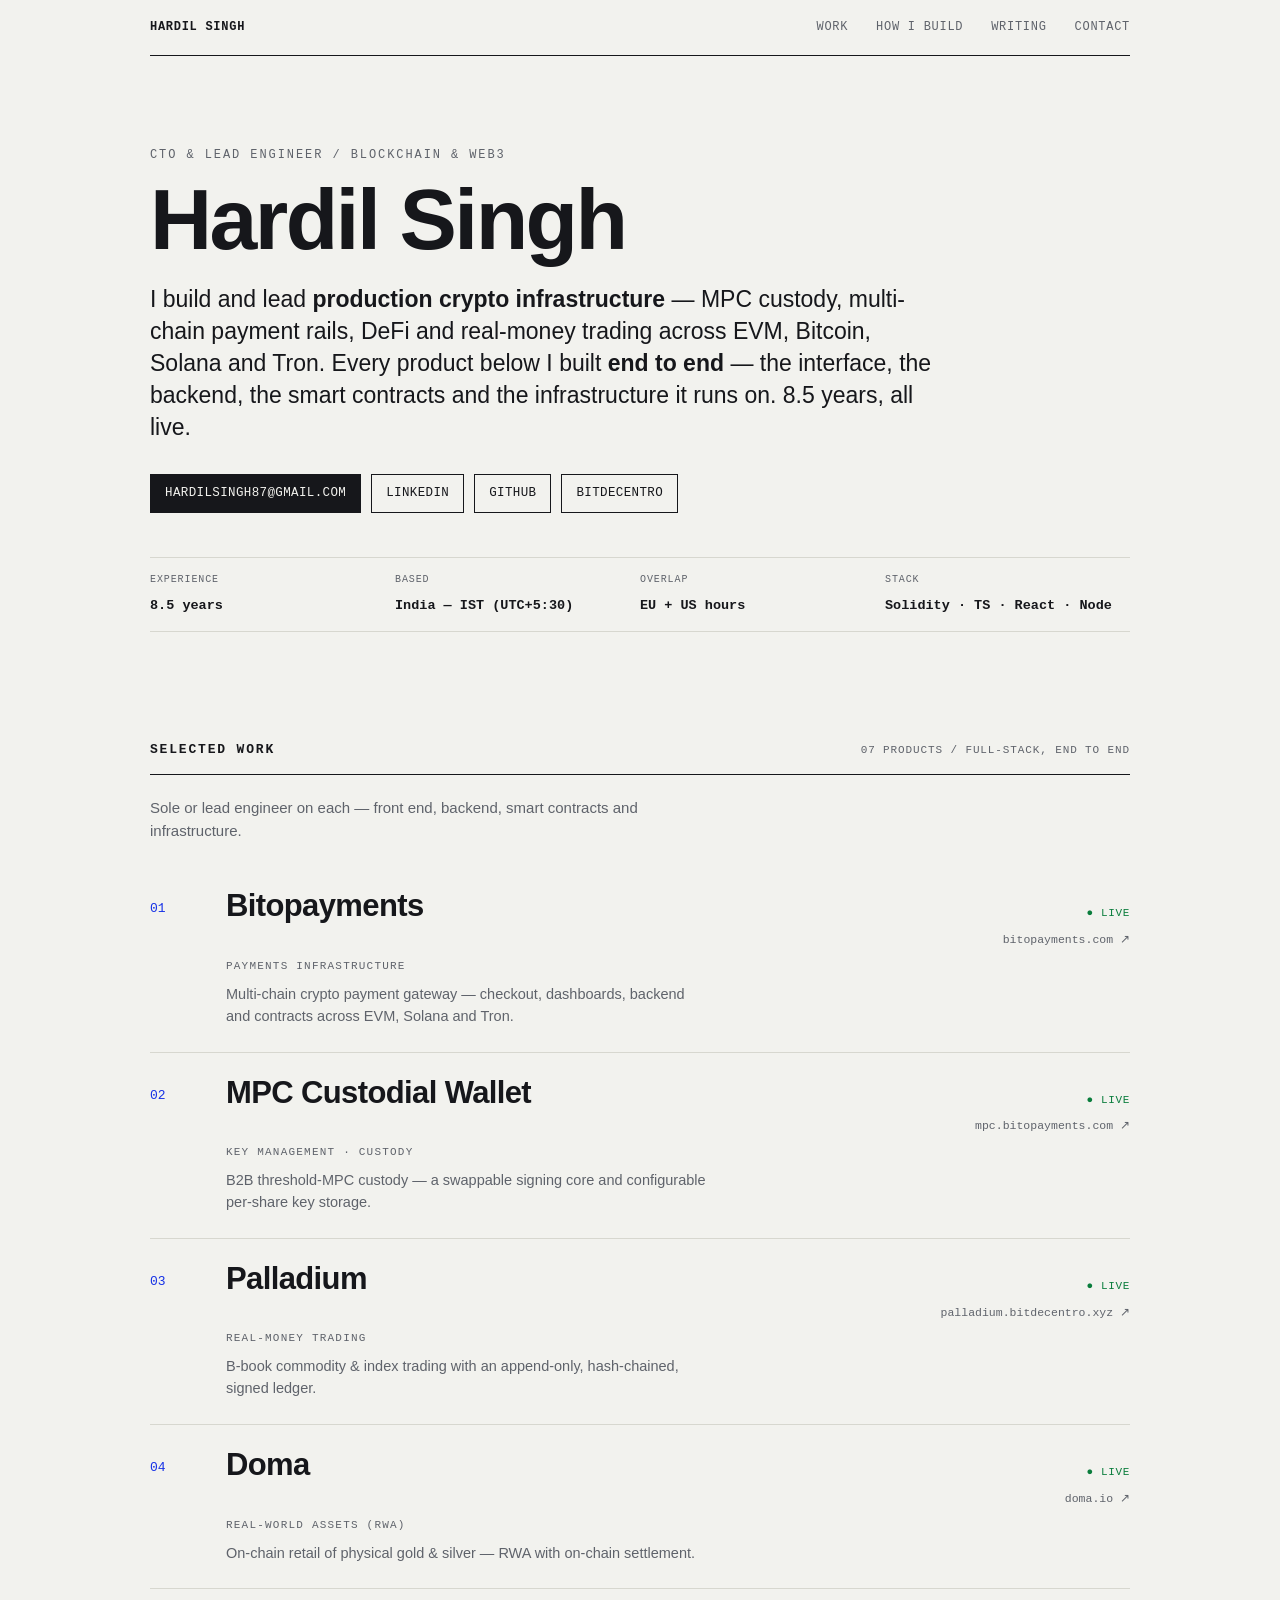
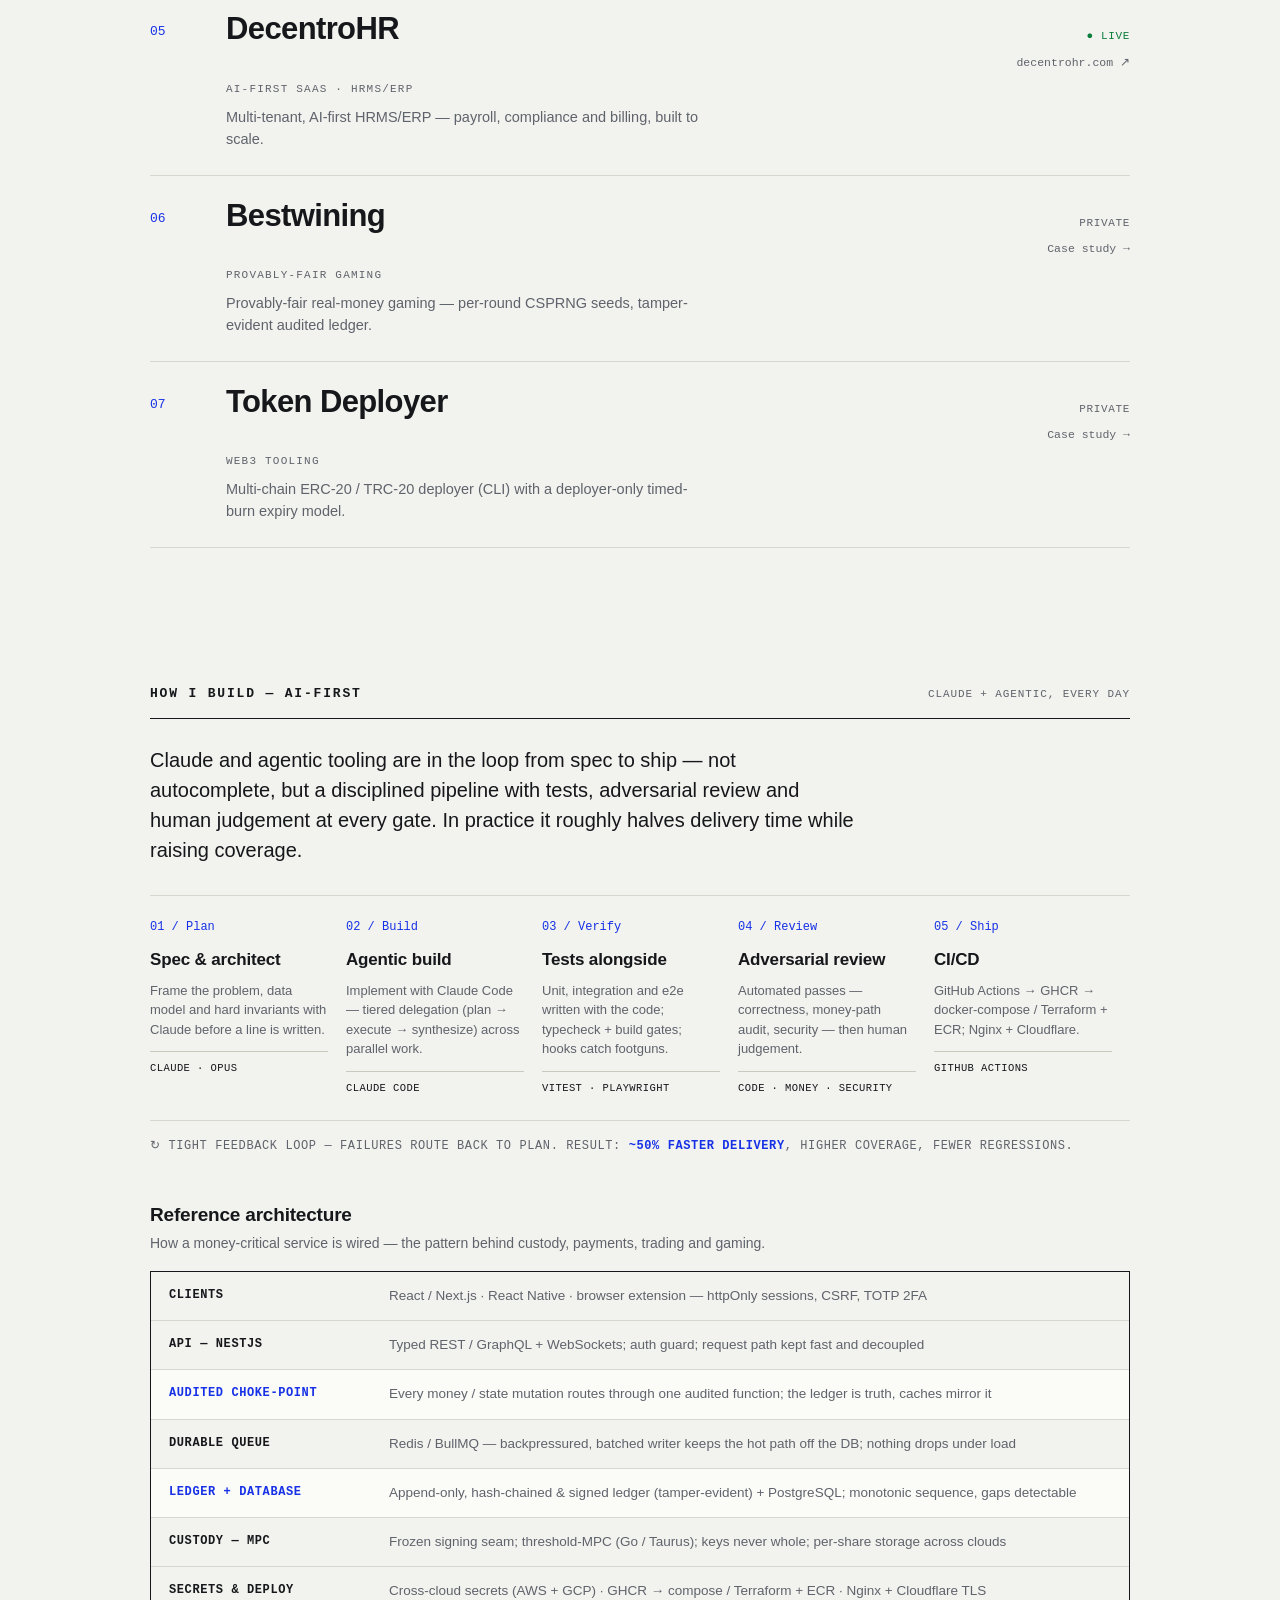
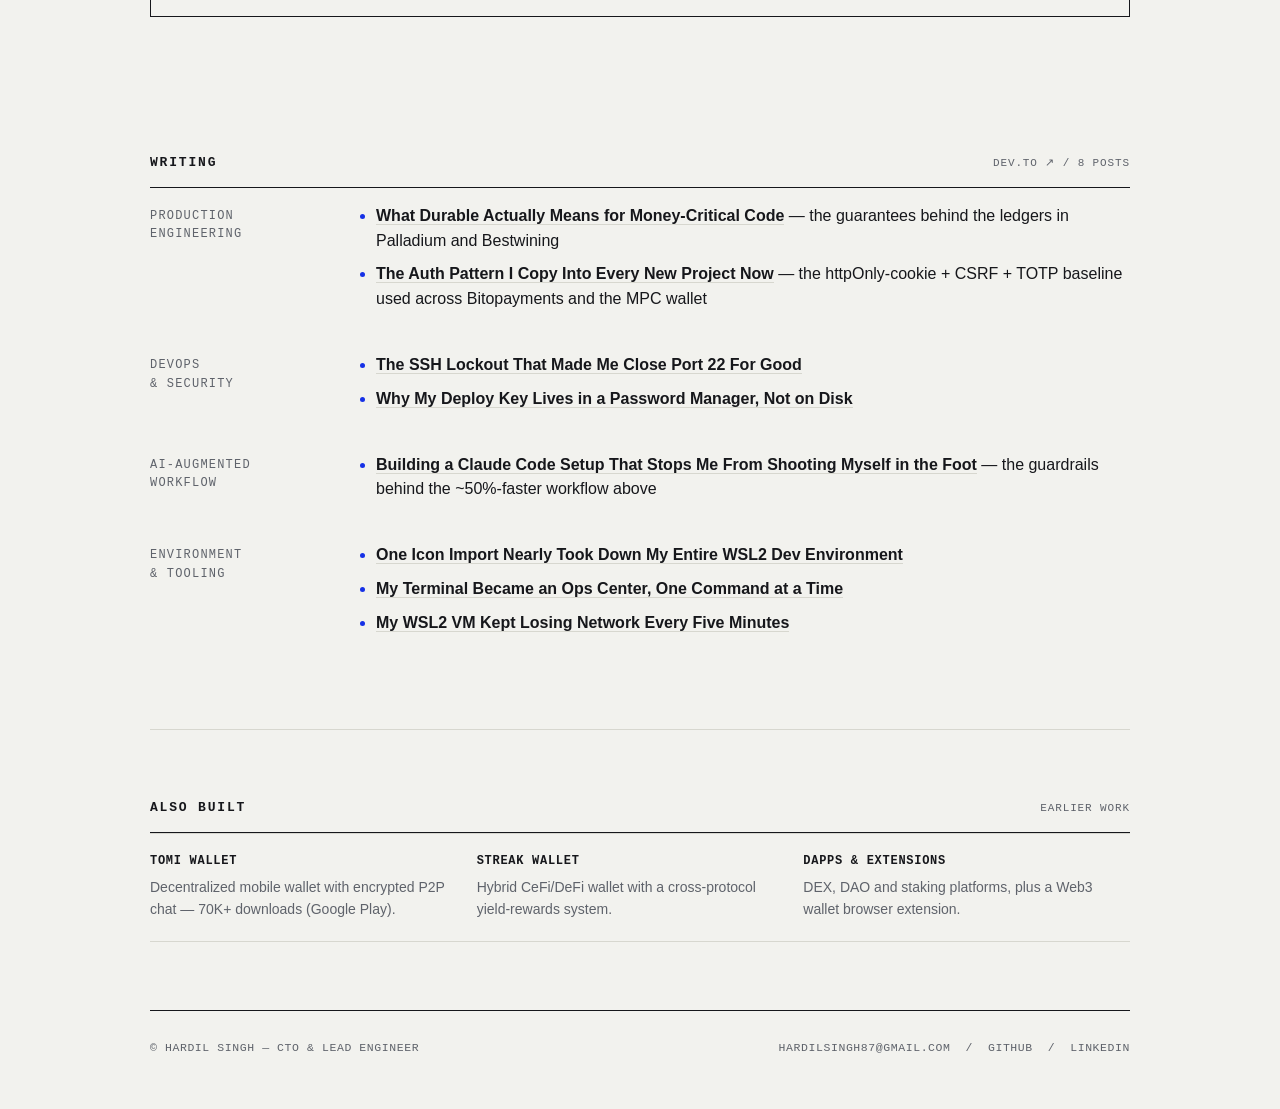
==== commit cb06af9e: "Add Writing section (dev.to posts) to portfolio site Co-Authored-By: Claude Opus 4.8 (1M context) <n" ====
--- a/index.html
+++ b/index.html
@@ -12,6 +12,7 @@
   <nav>
     <a href="/#work">Work</a>
     <a href="/#how">How I build</a>
+    <a href="/#writing">Writing</a>
     <a href="mailto:hardilsingh87@gmail.com">Contact</a>
   </nav>
 </div></div><div class="wrap">
@@ -106,6 +107,38 @@
     <div class="arch"><div class="layer"><div class="ln">Clients</div><div class="ld">React / Next.js · React Native · browser extension — httpOnly sessions, CSRF, TOTP 2FA</div></div><div class="layer"><div class="ln">API — NestJS</div><div class="ld">Typed REST / GraphQL + WebSockets; auth guard; request path kept fast and decoupled</div></div><div class="layer hot"><div class="ln">Audited choke-point</div><div class="ld">Every money / state mutation routes through one audited function; the ledger is truth, caches mirror it</div></div><div class="layer"><div class="ln">Durable queue</div><div class="ld">Redis / BullMQ — backpressured, batched writer keeps the hot path off the DB; nothing drops under load</div></div><div class="layer hot"><div class="ln">Ledger + database</div><div class="ld">Append-only, hash-chained &amp; signed ledger (tamper-evident) + PostgreSQL; monotonic sequence, gaps detectable</div></div><div class="layer"><div class="ln">Custody — MPC</div><div class="ld">Frozen signing seam; threshold-MPC (Go / Taurus); keys never whole; per-share storage across clouds</div></div><div class="layer"><div class="ln">Secrets &amp; deploy</div><div class="ld">Cross-cloud secrets (AWS + GCP) · GHCR → compose / Terraform + ECR · Nginx + Cloudflare TLS</div></div></div>
   </section>
 
+  <section id="writing">
+    <div class="sh"><h2>Writing</h2><span class="c"><a href="https://dev.to/hardil_singh_08a1f0abf23d" style="color:var(--sub)">dev.to &nearr;</a> / 8 posts</span></div>
+    <div class="body-cols">
+      <div class="lbl">Production<br>engineering</div>
+      <ul>
+        <li><a href="https://dev.to/hardil_singh_08a1f0abf23d/what-durable-actually-means-for-money-critical-code-5c7m">What Durable Actually Means for Money-Critical Code</a> — the guarantees behind the ledgers in Palladium and Bestwining</li>
+        <li><a href="https://dev.to/hardil_singh_08a1f0abf23d/the-auth-pattern-i-copy-into-every-new-project-now-2p9d">The Auth Pattern I Copy Into Every New Project Now</a> — the httpOnly-cookie + CSRF + TOTP baseline used across Bitopayments and the MPC wallet</li>
+      </ul>
+    </div>
+    <div class="body-cols">
+      <div class="lbl">DevOps<br>&amp; security</div>
+      <ul>
+        <li><a href="https://dev.to/hardil_singh_08a1f0abf23d/the-ssh-lockout-that-made-me-close-port-22-for-good-3cde">The SSH Lockout That Made Me Close Port 22 For Good</a></li>
+        <li><a href="https://dev.to/hardil_singh_08a1f0abf23d/why-my-deploy-key-lives-in-a-password-manager-not-on-disk-27l7">Why My Deploy Key Lives in a Password Manager, Not on Disk</a></li>
+      </ul>
+    </div>
+    <div class="body-cols">
+      <div class="lbl">AI-augmented<br>workflow</div>
+      <ul>
+        <li><a href="https://dev.to/hardil_singh_08a1f0abf23d/building-a-claude-code-setup-that-stops-me-from-shooting-myself-in-the-foot-3f50">Building a Claude Code Setup That Stops Me From Shooting Myself in the Foot</a> — the guardrails behind the ~50%-faster workflow above</li>
+      </ul>
+    </div>
+    <div class="body-cols">
+      <div class="lbl">Environment<br>&amp; tooling</div>
+      <ul>
+        <li><a href="https://dev.to/hardil_singh_08a1f0abf23d/one-icon-import-nearly-took-down-my-entire-wsl2-dev-environment-2l01">One Icon Import Nearly Took Down My Entire WSL2 Dev Environment</a></li>
+        <li><a href="https://dev.to/hardil_singh_08a1f0abf23d/my-terminal-became-an-ops-center-one-command-at-a-time-6c">My Terminal Became an Ops Center, One Command at a Time</a></li>
+        <li><a href="https://dev.to/hardil_singh_08a1f0abf23d/my-wsl2-vm-kept-losing-network-every-five-minutes-1319">My WSL2 VM Kept Losing Network Every Five Minutes</a></li>
+      </ul>
+    </div>
+  </section>
+
   <section id="also">
     <div class="sh"><h2>Also Built</h2><span class="c">Earlier work</span></div>
     <div class="also">
--- a/style.css
+++ b/style.css
@@ -96,6 +96,10 @@
 .body-cols li{margin-bottom:9px;line-height:1.55;}
 .body-cols li::marker{color:var(--accent);}
 .body-cols p{margin:0;}
+#writing .body-cols{border-bottom:none;padding:16px 0;}
+#writing .body-cols a{color:var(--ink);font-weight:700;border-bottom:1.5px solid var(--line);}
+#writing .body-cols a:hover{color:var(--accent);border-bottom-color:var(--accent);}
+#writing{border-bottom:1px solid var(--line);}
 .chips{display:flex;flex-wrap:wrap;gap:7px;}
 .chips span{font-family:var(--mono);font-size:11.5px;border:1px solid var(--line);padding:4px 10px;color:var(--ink);background:var(--card);}
 @media(max-width:620px){.body-cols{grid-template-columns:1fr;gap:8px;}}
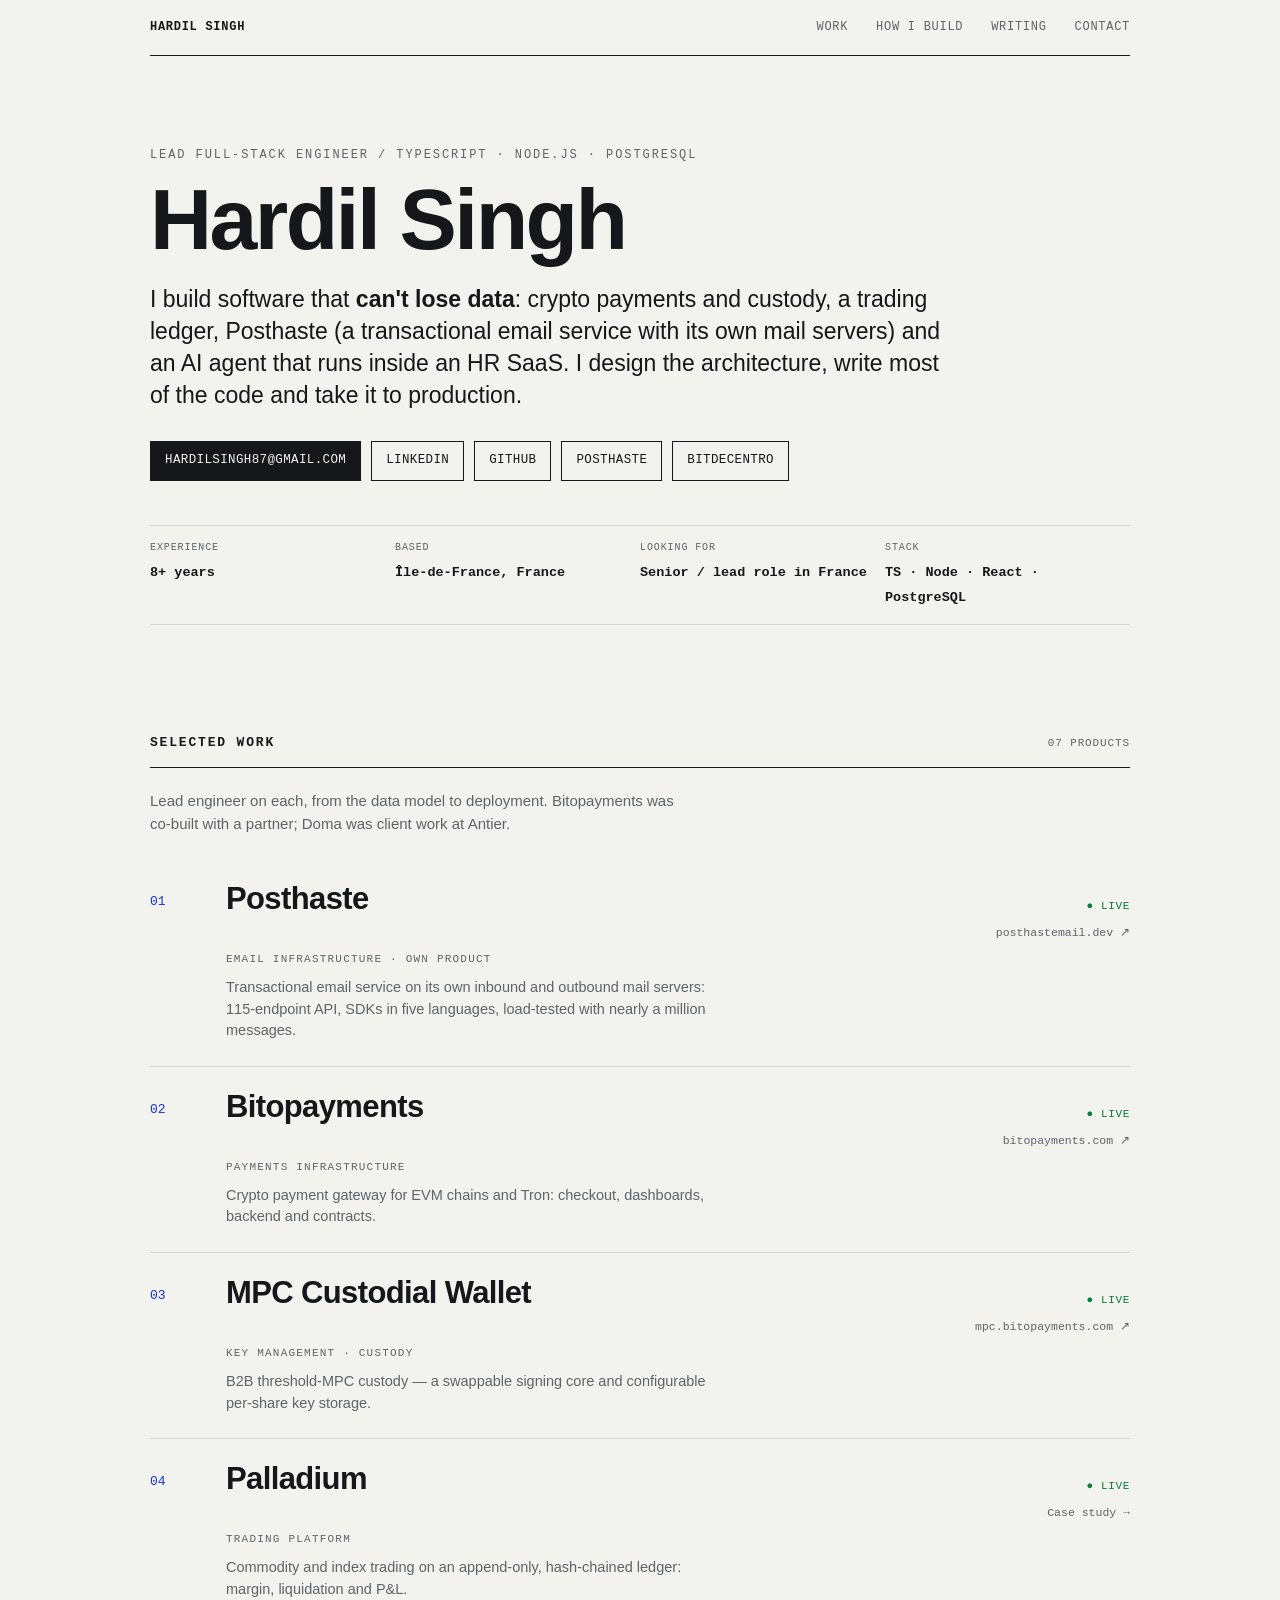
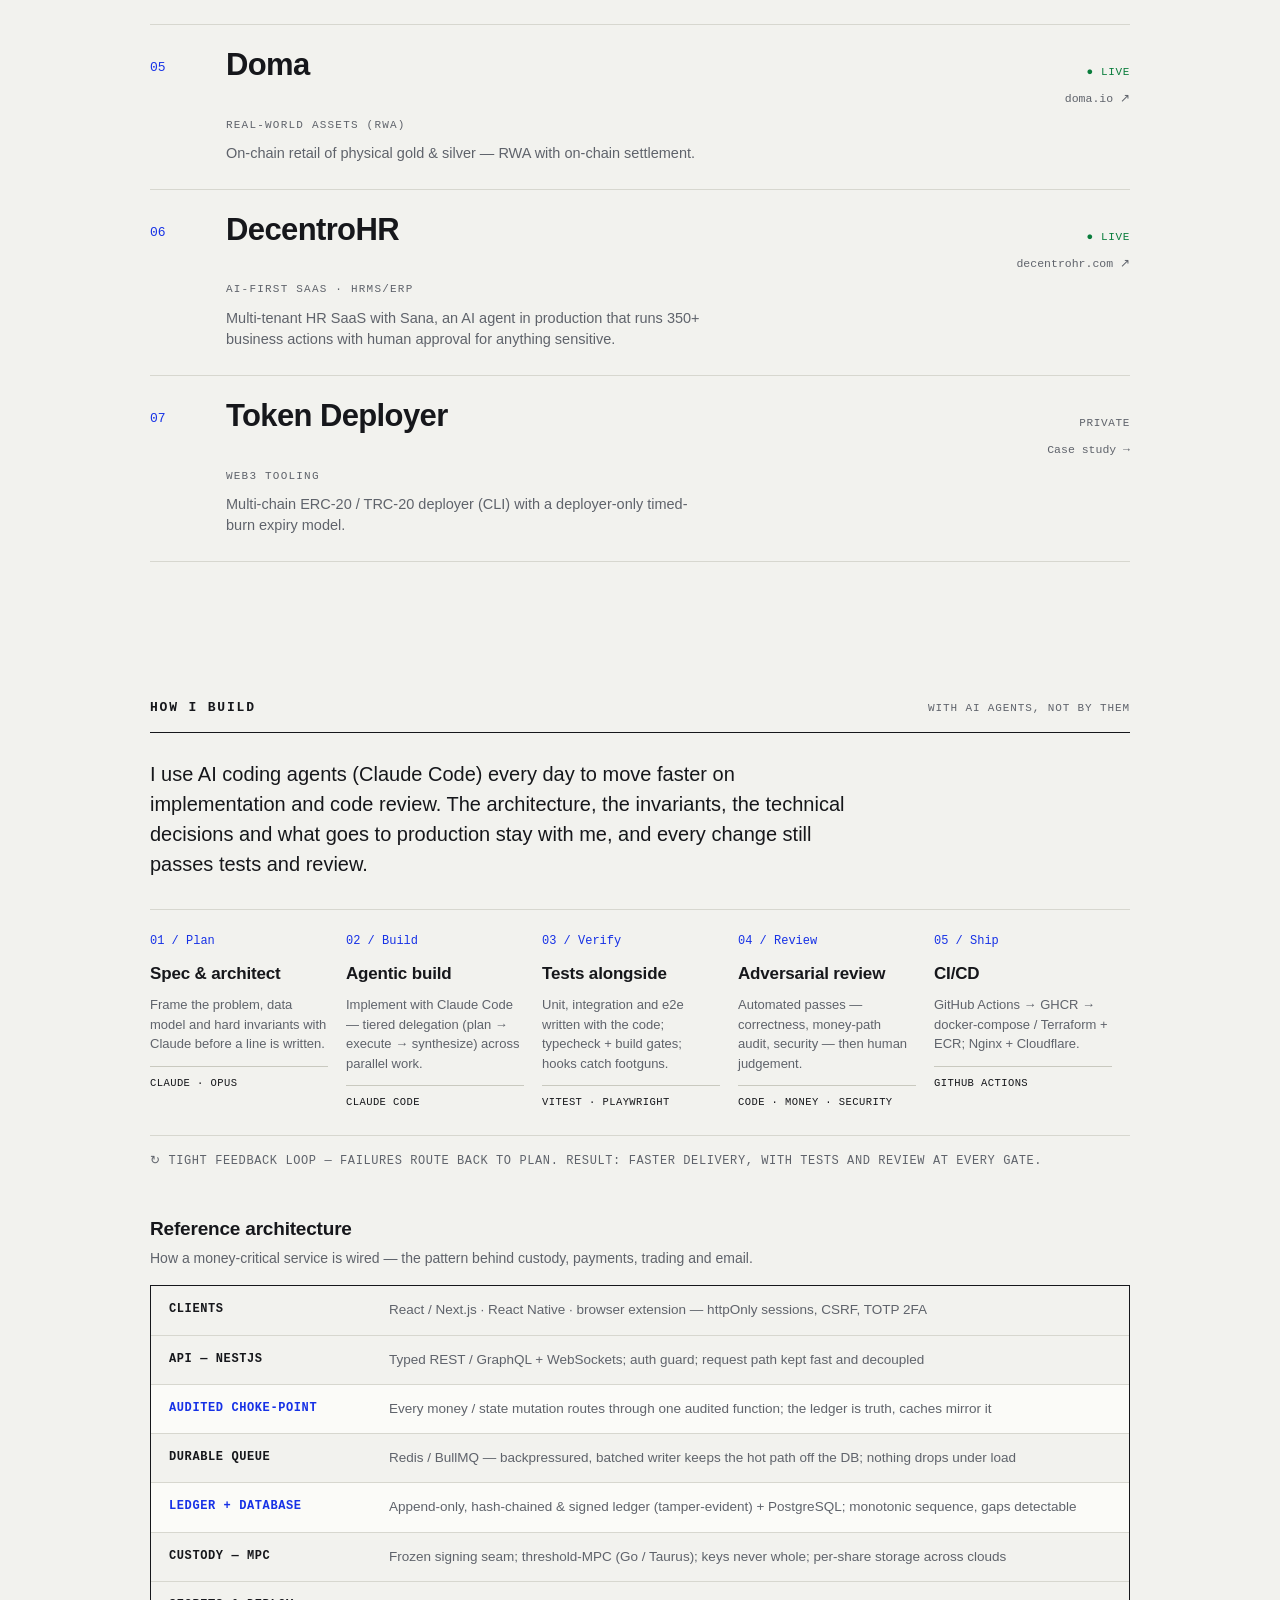
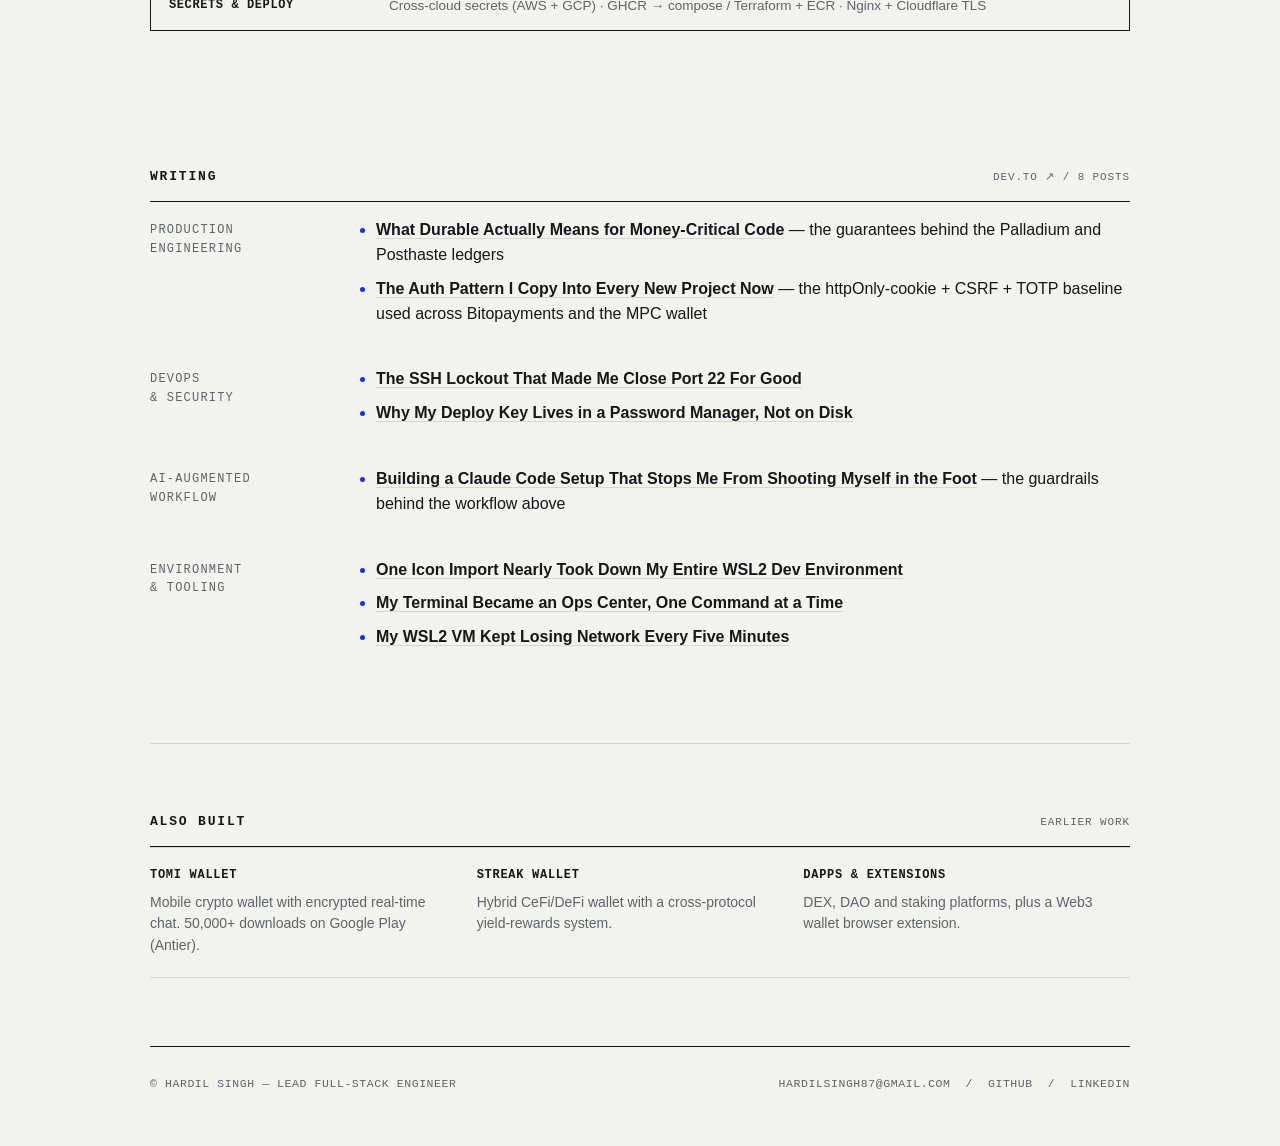
==== commit 730d7805: "Update portfolio for France job search: Lead Engineer title, add Posthaste case study, correct facts" ====
--- a/index.html
+++ b/index.html
@@ -3,8 +3,8 @@
 <head>
 <meta charset="utf-8">
 <meta name="viewport" content="width=device-width, initial-scale=1">
-<title>Hardil Singh — CTO &amp; Lead Engineer, Blockchain &amp; Web3</title>
-<meta name="description" content="CTO &amp; Lead Engineer. 8.5 years building production crypto infrastructure — MPC custody, multi-chain payments, DeFi and on-chain trading. Remote, EU+US overlap.">
+<title>Hardil Singh — Lead Full-Stack Engineer</title>
+<meta name="description" content="Lead full-stack engineer (TypeScript, Node.js, PostgreSQL). Payments and custody, a trading ledger, a transactional email service and a production AI agent. Based in Île-de-France.">
 <link rel="stylesheet" href="/style.css">
 </head>
 <body><div class="wrap"><div class="top">
@@ -17,71 +17,71 @@
   </nav>
 </div></div><div class="wrap">
   <header class="hero">
-    <div class="kicker">CTO &amp; Lead Engineer / Blockchain &amp; Web3</div>
+    <div class="kicker">Lead Full-Stack Engineer / TypeScript · Node.js · PostgreSQL</div>
     <h1>Hardil Singh</h1>
-    <p class="sub">I build and lead <b>production crypto infrastructure</b> — MPC custody, multi-chain
-    payment rails, DeFi and real-money trading across EVM, Bitcoin, Solana and Tron. Every product below
-    I built <b>end to end</b> — the interface, the backend, the smart contracts and the infrastructure it
-    runs on. 8.5 years, all live.</p>
+    <p class="sub">I build software that <b>can't lose data</b>: crypto payments and custody, a trading
+    ledger, Posthaste (a transactional email service with its own mail servers) and an AI agent that runs
+    inside an HR SaaS. I design the architecture, write most of the code and take it to production.</p>
     <div class="links">
       <a class="pr" href="mailto:hardilsingh87@gmail.com">hardilsingh87@gmail.com</a>
       <a href="https://www.linkedin.com/in/hardil-singh-a0726788">LinkedIn</a>
       <a href="https://github.com/hardil-bitdecentro">GitHub</a>
+      <a href="https://posthastemail.dev">Posthaste</a>
       <a href="https://bitdecentro.com">BitDecentro</a>
     </div>
     <div class="facts">
-      <div><span>Experience</span><b>8.5 years</b></div>
-      <div><span>Based</span><b>India — IST (UTC+5:30)</b></div>
-      <div><span>Overlap</span><b>EU + US hours</b></div>
-      <div><span>Stack</span><b>Solidity · TS · React · Node</b></div>
+      <div><span>Experience</span><b>8+ years</b></div>
+      <div><span>Based</span><b>Île-de-France, France</b></div>
+      <div><span>Looking for</span><b>Senior / lead role in France</b></div>
+      <div><span>Stack</span><b>TS · Node · React · PostgreSQL</b></div>
     </div>
   </header>
 
   <section id="work">
-    <div class="sh"><h2>Selected Work</h2><span class="c">07 products / full-stack, end to end</span></div>
-    <p class="lede" style="margin:22px 0 24px;color:var(--sub);font-size:15px;">Sole or lead engineer on each — front end, backend, smart contracts and infrastructure.</p>
+    <div class="sh"><h2>Selected Work</h2><span class="c">07 products</span></div>
+    <p class="lede" style="margin:22px 0 24px;color:var(--sub);font-size:15px;">Lead engineer on each, from the data model to deployment. Bitopayments was co-built with a partner; Doma was client work at Antier.</p>
     <div class="index">
-    <a class="row" href="/projects/bitopayments.html">
+    <a class="row" href="/projects/posthaste.html">
       <div class="num">01</div>
+      <div>
+        <div class="rowtop"><div class="nm">Posthaste</div><div class="side"><span class="status live">Live</span><span class="go">posthastemail.dev &nearr;</span></div></div>
+        <div class="cat">Email infrastructure · own product</div>
+        <div class="desc">Transactional email service on its own inbound and outbound mail servers: 115-endpoint API, SDKs in five languages, load-tested with nearly a million messages.</div>
+      </div>
+    </a><a class="row" href="/projects/bitopayments.html">
+      <div class="num">02</div>
       <div>
         <div class="rowtop"><div class="nm">Bitopayments</div><div class="side"><span class="status live">Live</span><span class="go">bitopayments.com &nearr;</span></div></div>
         <div class="cat">Payments infrastructure</div>
-        <div class="desc">Multi-chain crypto payment gateway — checkout, dashboards, backend and contracts across EVM, Solana and Tron.</div>
+        <div class="desc">Crypto payment gateway for EVM chains and Tron: checkout, dashboards, backend and contracts.</div>
       </div>
     </a><a class="row" href="/projects/mpc-wallet.html">
-      <div class="num">02</div>
+      <div class="num">03</div>
       <div>
         <div class="rowtop"><div class="nm">MPC Custodial Wallet</div><div class="side"><span class="status live">Live</span><span class="go">mpc.bitopayments.com &nearr;</span></div></div>
         <div class="cat">Key management · custody</div>
         <div class="desc">B2B threshold-MPC custody — a swappable signing core and configurable per-share key storage.</div>
       </div>
     </a><a class="row" href="/projects/palladium.html">
-      <div class="num">03</div>
+      <div class="num">04</div>
       <div>
-        <div class="rowtop"><div class="nm">Palladium</div><div class="side"><span class="status live">Live</span><span class="go">palladium.bitdecentro.xyz &nearr;</span></div></div>
-        <div class="cat">Real-money trading</div>
-        <div class="desc">B-book commodity &amp; index trading with an append-only, hash-chained, signed ledger.</div>
+        <div class="rowtop"><div class="nm">Palladium</div><div class="side"><span class="status live">Live</span><span class="go">Case study &rarr;</span></div></div>
+        <div class="cat">Trading platform</div>
+        <div class="desc">Commodity and index trading on an append-only, hash-chained ledger: margin, liquidation and P&amp;L.</div>
       </div>
     </a><a class="row" href="/projects/doma.html">
-      <div class="num">04</div>
+      <div class="num">05</div>
       <div>
         <div class="rowtop"><div class="nm">Doma</div><div class="side"><span class="status live">Live</span><span class="go">doma.io &nearr;</span></div></div>
         <div class="cat">Real-world assets (RWA)</div>
         <div class="desc">On-chain retail of physical gold &amp; silver — RWA with on-chain settlement.</div>
       </div>
     </a><a class="row" href="/projects/decentrohr.html">
-      <div class="num">05</div>
+      <div class="num">06</div>
       <div>
         <div class="rowtop"><div class="nm">DecentroHR</div><div class="side"><span class="status live">Live</span><span class="go">decentrohr.com &nearr;</span></div></div>
         <div class="cat">AI-first SaaS · HRMS/ERP</div>
-        <div class="desc">Multi-tenant, AI-first HRMS/ERP — payroll, compliance and billing, built to scale.</div>
-      </div>
-    </a><a class="row" href="/projects/bestwining.html">
-      <div class="num">06</div>
-      <div>
-        <div class="rowtop"><div class="nm">Bestwining</div><div class="side"><span class="status priv">Private</span><span class="go">Case study &rarr;</span></div></div>
-        <div class="cat">Provably-fair gaming</div>
-        <div class="desc">Provably-fair real-money gaming — per-round CSPRNG seeds, tamper-evident audited ledger.</div>
+        <div class="desc">Multi-tenant HR SaaS with Sana, an AI agent in production that runs 350+ business actions with human approval for anything sensitive.</div>
       </div>
     </a><a class="row" href="/projects/token-deployer.html">
       <div class="num">07</div>
@@ -95,15 +95,15 @@
   </section>
 
   <section id="how">
-    <div class="sh"><h2>How I Build — AI-First</h2><span class="c">Claude + agentic, every day</span></div>
-    <p class="lede" style="margin:26px 0 30px;">Claude and agentic tooling are in the loop from spec to
-    ship — not autocomplete, but a disciplined pipeline with tests, adversarial review and human
-    judgement at every gate. In practice it roughly halves delivery time while raising coverage.</p>
+    <div class="sh"><h2>How I Build</h2><span class="c">With AI agents, not by them</span></div>
+    <p class="lede" style="margin:26px 0 30px;">I use AI coding agents (Claude Code) every day to move
+    faster on implementation and code review. The architecture, the invariants, the technical decisions
+    and what goes to production stay with me, and every change still passes tests and review.</p>
     <div class="proc"><div class="st"><div class="n">01 / Plan</div><h3>Spec &amp; architect</h3><p>Frame the problem, data model and hard invariants with Claude before a line is written.</p><div class="tool">Claude · Opus</div></div><div class="st"><div class="n">02 / Build</div><h3>Agentic build</h3><p>Implement with Claude Code — tiered delegation (plan → execute → synthesize) across parallel work.</p><div class="tool">Claude Code</div></div><div class="st"><div class="n">03 / Verify</div><h3>Tests alongside</h3><p>Unit, integration and e2e written with the code; typecheck + build gates; hooks catch footguns.</p><div class="tool">vitest · Playwright</div></div><div class="st"><div class="n">04 / Review</div><h3>Adversarial review</h3><p>Automated passes — correctness, money-path audit, security — then human judgement.</p><div class="tool">code · money · security</div></div><div class="st"><div class="n">05 / Ship</div><h3>CI/CD</h3><p>GitHub Actions → GHCR → docker-compose / Terraform + ECR; Nginx + Cloudflare.</p><div class="tool">GitHub Actions</div></div></div>
-    <div class="loop">&#8635; Tight feedback loop — failures route back to plan. Result: <b>~50% faster delivery</b>, higher coverage, fewer regressions.</div>
+    <div class="loop">&#8635; Tight feedback loop — failures route back to plan. Result: faster delivery, with tests and review at every gate.</div>
 
     <h3 style="font-size:19px;margin:44px 0 4px;letter-spacing:-.01em;">Reference architecture</h3>
-    <p style="color:var(--sub);font-size:14px;margin:0 0 16px;">How a money-critical service is wired — the pattern behind custody, payments, trading and gaming.</p>
+    <p style="color:var(--sub);font-size:14px;margin:0 0 16px;">How a money-critical service is wired — the pattern behind custody, payments, trading and email.</p>
     <div class="arch"><div class="layer"><div class="ln">Clients</div><div class="ld">React / Next.js · React Native · browser extension — httpOnly sessions, CSRF, TOTP 2FA</div></div><div class="layer"><div class="ln">API — NestJS</div><div class="ld">Typed REST / GraphQL + WebSockets; auth guard; request path kept fast and decoupled</div></div><div class="layer hot"><div class="ln">Audited choke-point</div><div class="ld">Every money / state mutation routes through one audited function; the ledger is truth, caches mirror it</div></div><div class="layer"><div class="ln">Durable queue</div><div class="ld">Redis / BullMQ — backpressured, batched writer keeps the hot path off the DB; nothing drops under load</div></div><div class="layer hot"><div class="ln">Ledger + database</div><div class="ld">Append-only, hash-chained &amp; signed ledger (tamper-evident) + PostgreSQL; monotonic sequence, gaps detectable</div></div><div class="layer"><div class="ln">Custody — MPC</div><div class="ld">Frozen signing seam; threshold-MPC (Go / Taurus); keys never whole; per-share storage across clouds</div></div><div class="layer"><div class="ln">Secrets &amp; deploy</div><div class="ld">Cross-cloud secrets (AWS + GCP) · GHCR → compose / Terraform + ECR · Nginx + Cloudflare TLS</div></div></div>
   </section>
 
@@ -112,7 +112,7 @@
     <div class="body-cols">
       <div class="lbl">Production<br>engineering</div>
       <ul>
-        <li><a href="https://dev.to/hardil_singh_08a1f0abf23d/what-durable-actually-means-for-money-critical-code-5c7m">What Durable Actually Means for Money-Critical Code</a> — the guarantees behind the ledgers in Palladium and Bestwining</li>
+        <li><a href="https://dev.to/hardil_singh_08a1f0abf23d/what-durable-actually-means-for-money-critical-code-5c7m">What Durable Actually Means for Money-Critical Code</a> — the guarantees behind the Palladium and Posthaste ledgers</li>
         <li><a href="https://dev.to/hardil_singh_08a1f0abf23d/the-auth-pattern-i-copy-into-every-new-project-now-2p9d">The Auth Pattern I Copy Into Every New Project Now</a> — the httpOnly-cookie + CSRF + TOTP baseline used across Bitopayments and the MPC wallet</li>
       </ul>
     </div>
@@ -126,7 +126,7 @@
     <div class="body-cols">
       <div class="lbl">AI-augmented<br>workflow</div>
       <ul>
-        <li><a href="https://dev.to/hardil_singh_08a1f0abf23d/building-a-claude-code-setup-that-stops-me-from-shooting-myself-in-the-foot-3f50">Building a Claude Code Setup That Stops Me From Shooting Myself in the Foot</a> — the guardrails behind the ~50%-faster workflow above</li>
+        <li><a href="https://dev.to/hardil_singh_08a1f0abf23d/building-a-claude-code-setup-that-stops-me-from-shooting-myself-in-the-foot-3f50">Building a Claude Code Setup That Stops Me From Shooting Myself in the Foot</a> — the guardrails behind the workflow above</li>
       </ul>
     </div>
     <div class="body-cols">
@@ -142,12 +142,12 @@
   <section id="also">
     <div class="sh"><h2>Also Built</h2><span class="c">Earlier work</span></div>
     <div class="also">
-      <div><b>TOMI Wallet</b>Decentralized mobile wallet with encrypted P2P chat — 70K+ downloads (Google Play).</div>
+      <div><b>TOMI Wallet</b>Mobile crypto wallet with encrypted real-time chat. 50,000+ downloads on Google Play (Antier).</div>
       <div><b>Streak Wallet</b>Hybrid CeFi/DeFi wallet with a cross-protocol yield-rewards system.</div>
       <div><b>dApps &amp; extensions</b>DEX, DAO and staking platforms, plus a Web3 wallet browser extension.</div>
     </div>
   </section>
 </div><div class="wrap"><footer>
-  <span>© Hardil Singh — CTO &amp; Lead Engineer</span>
+  <span>© Hardil Singh — Lead Full-Stack Engineer</span>
   <span><a href="mailto:hardilsingh87@gmail.com">hardilsingh87@gmail.com</a> &nbsp;/&nbsp; <a href="https://github.com/hardil-bitdecentro">GitHub</a> &nbsp;/&nbsp; <a href="https://www.linkedin.com/in/hardil-singh-a0726788">LinkedIn</a></span>
 </footer></div></body></html>
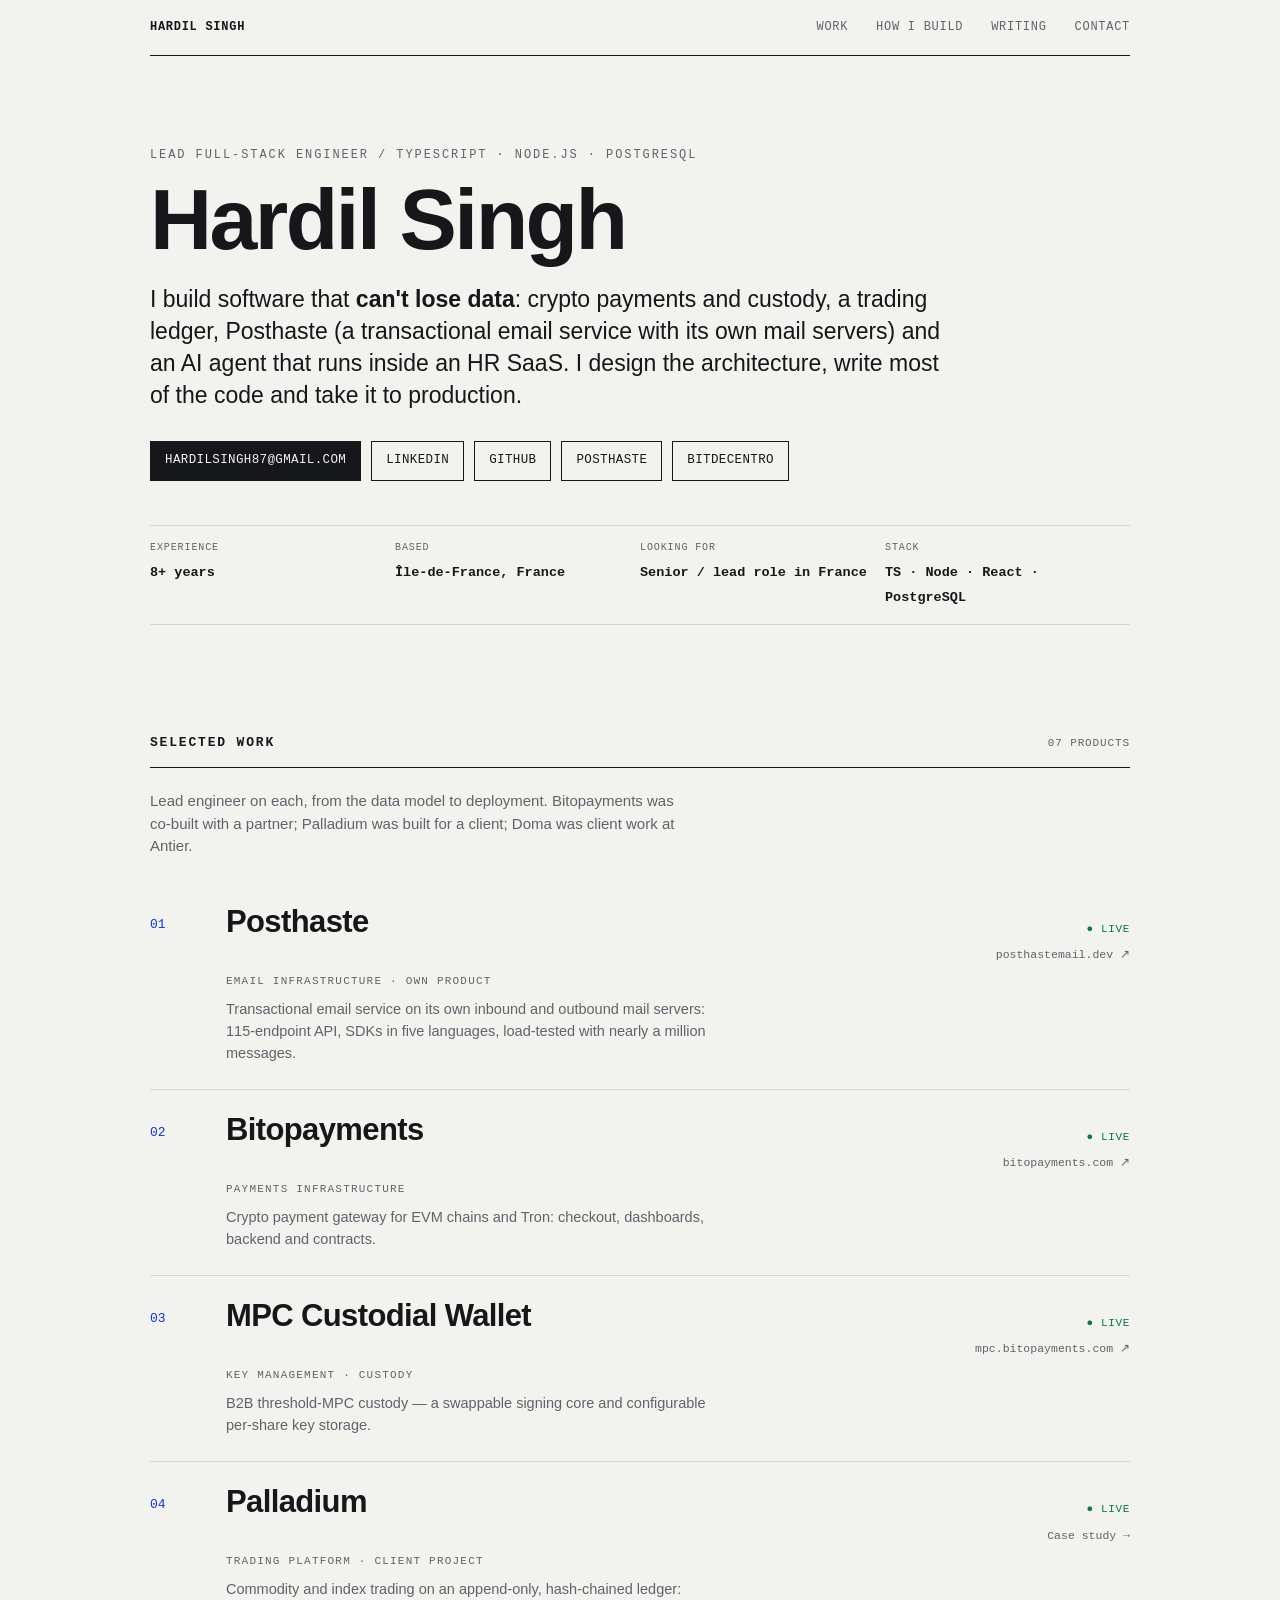
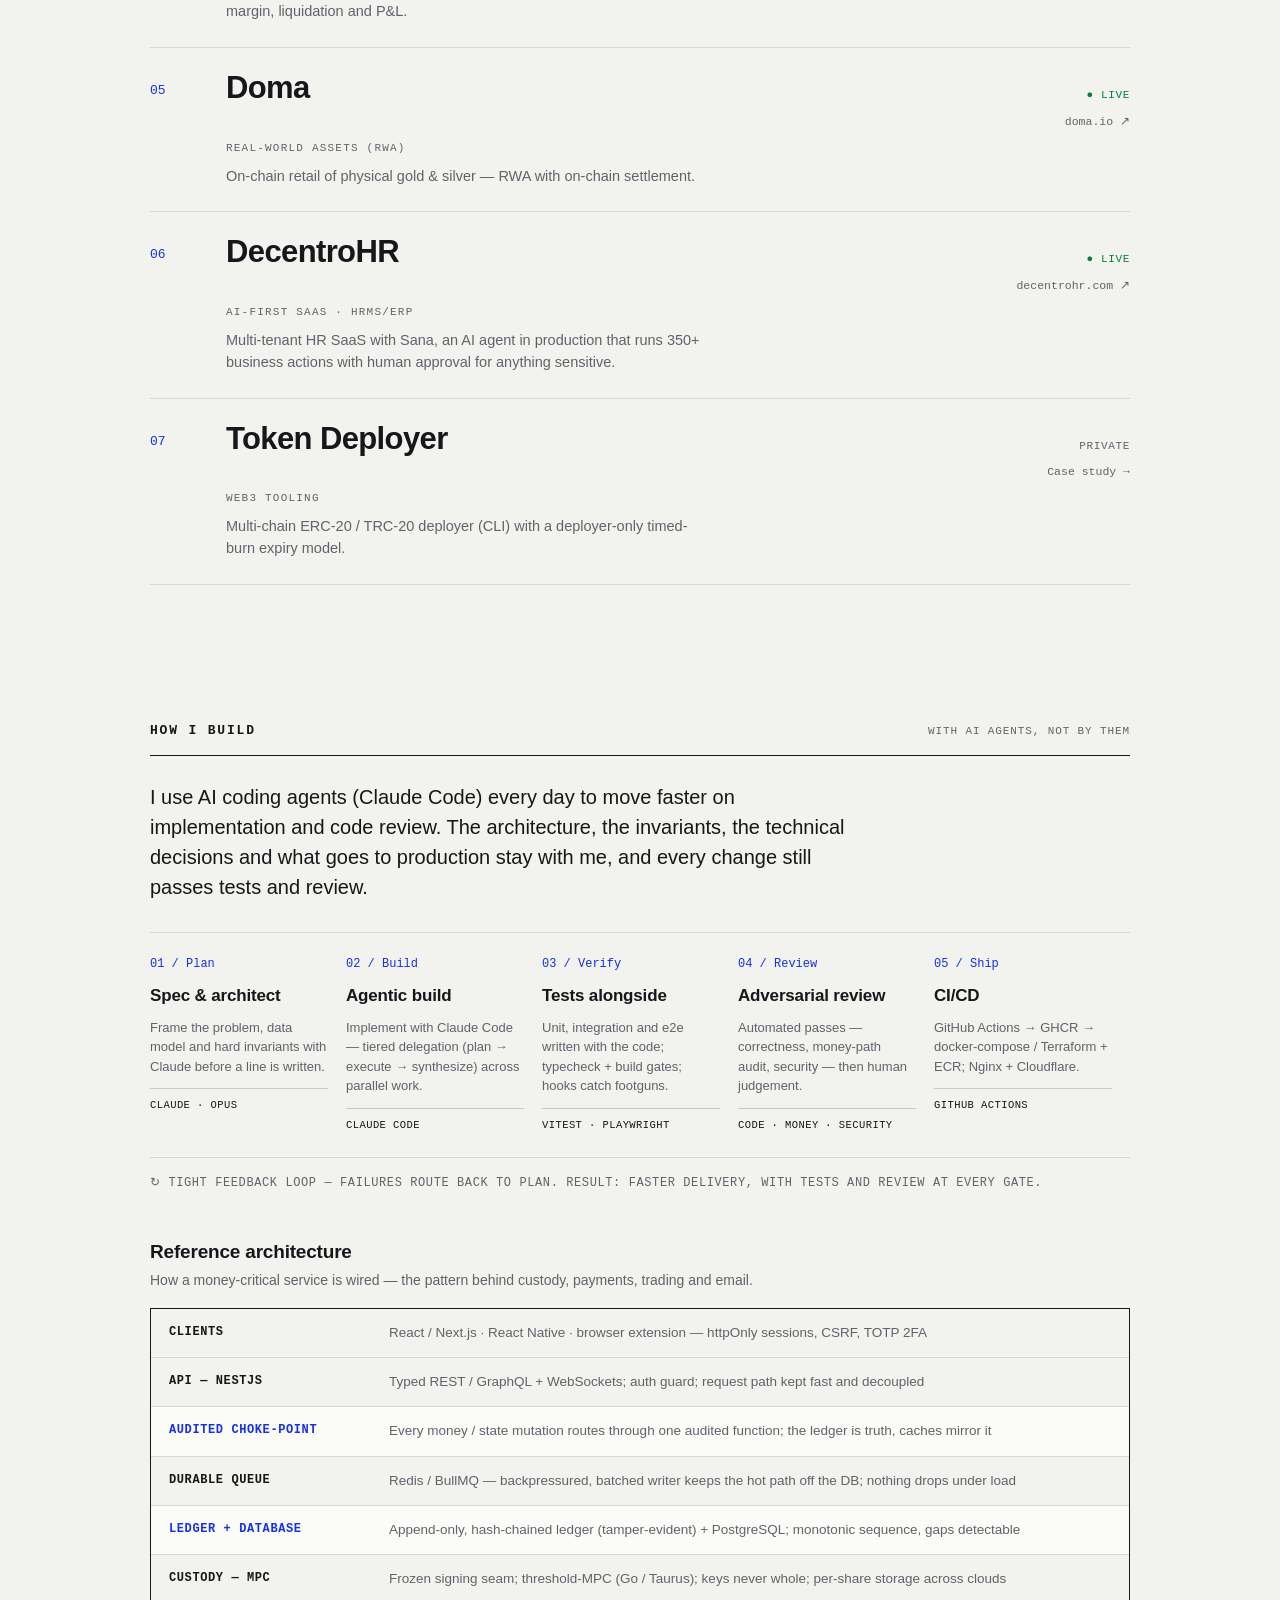
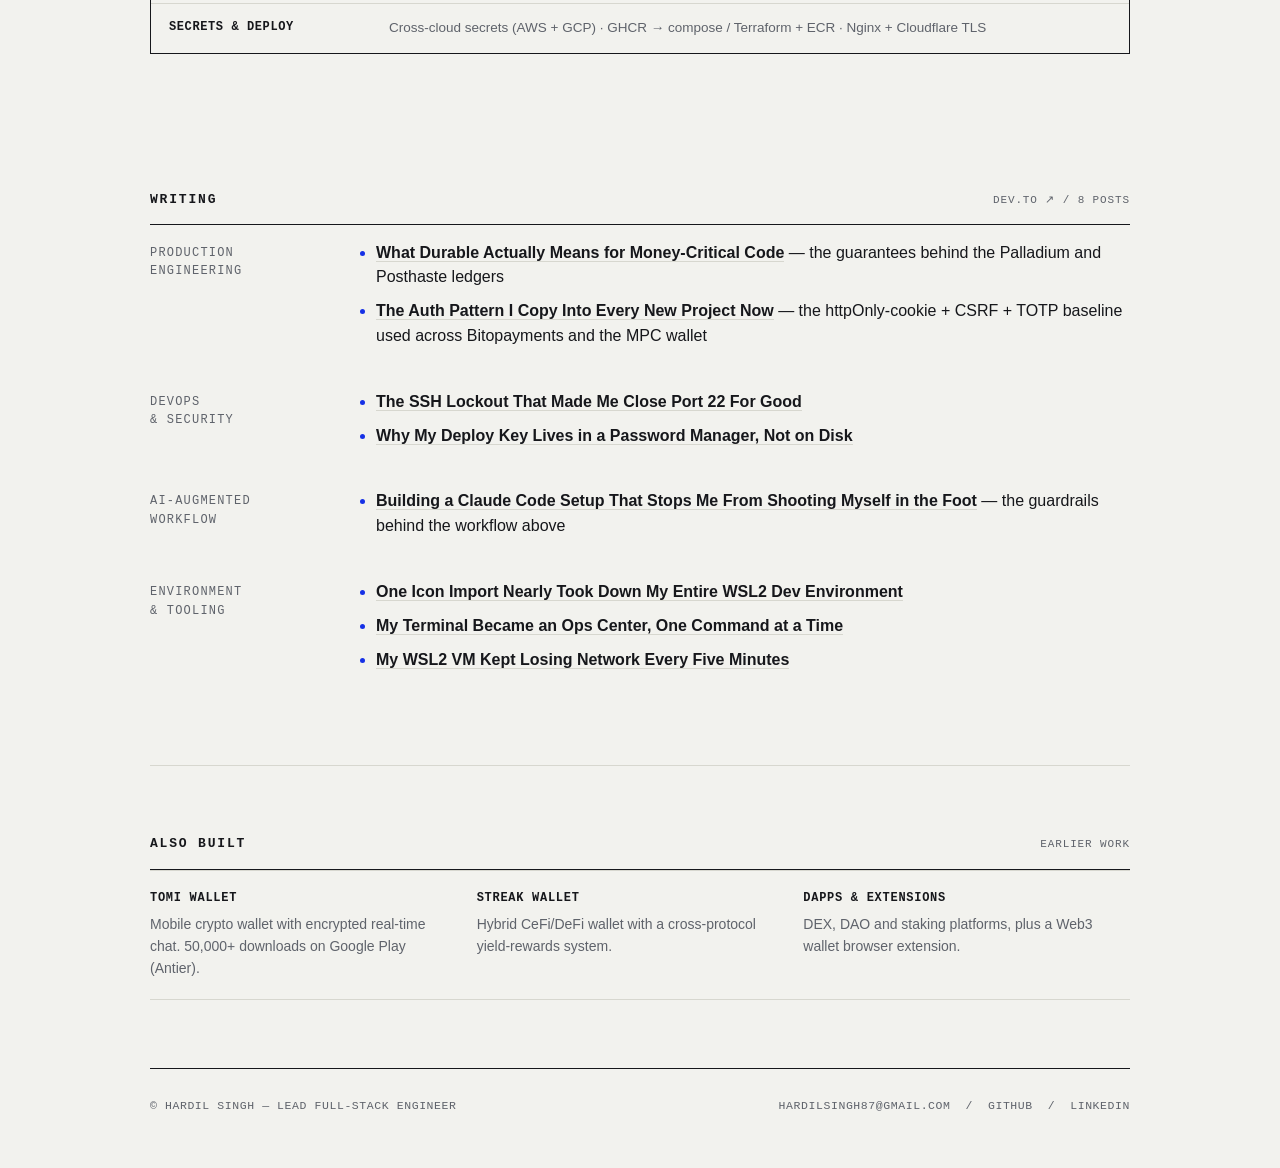
==== commit 96c3c5d4: "Correct MPC, Sana and Palladium claims to match the code Co-Authored-By: Claude Opus 5 (1M context) " ====
--- a/index.html
+++ b/index.html
@@ -39,7 +39,7 @@
 
   <section id="work">
     <div class="sh"><h2>Selected Work</h2><span class="c">07 products</span></div>
-    <p class="lede" style="margin:22px 0 24px;color:var(--sub);font-size:15px;">Lead engineer on each, from the data model to deployment. Bitopayments was co-built with a partner; Doma was client work at Antier.</p>
+    <p class="lede" style="margin:22px 0 24px;color:var(--sub);font-size:15px;">Lead engineer on each, from the data model to deployment. Bitopayments was co-built with a partner; Palladium was built for a client; Doma was client work at Antier.</p>
     <div class="index">
     <a class="row" href="/projects/posthaste.html">
       <div class="num">01</div>
@@ -66,7 +66,7 @@
       <div class="num">04</div>
       <div>
         <div class="rowtop"><div class="nm">Palladium</div><div class="side"><span class="status live">Live</span><span class="go">Case study &rarr;</span></div></div>
-        <div class="cat">Trading platform</div>
+        <div class="cat">Trading platform · client project</div>
         <div class="desc">Commodity and index trading on an append-only, hash-chained ledger: margin, liquidation and P&amp;L.</div>
       </div>
     </a><a class="row" href="/projects/doma.html">
@@ -104,7 +104,7 @@
 
     <h3 style="font-size:19px;margin:44px 0 4px;letter-spacing:-.01em;">Reference architecture</h3>
     <p style="color:var(--sub);font-size:14px;margin:0 0 16px;">How a money-critical service is wired — the pattern behind custody, payments, trading and email.</p>
-    <div class="arch"><div class="layer"><div class="ln">Clients</div><div class="ld">React / Next.js · React Native · browser extension — httpOnly sessions, CSRF, TOTP 2FA</div></div><div class="layer"><div class="ln">API — NestJS</div><div class="ld">Typed REST / GraphQL + WebSockets; auth guard; request path kept fast and decoupled</div></div><div class="layer hot"><div class="ln">Audited choke-point</div><div class="ld">Every money / state mutation routes through one audited function; the ledger is truth, caches mirror it</div></div><div class="layer"><div class="ln">Durable queue</div><div class="ld">Redis / BullMQ — backpressured, batched writer keeps the hot path off the DB; nothing drops under load</div></div><div class="layer hot"><div class="ln">Ledger + database</div><div class="ld">Append-only, hash-chained &amp; signed ledger (tamper-evident) + PostgreSQL; monotonic sequence, gaps detectable</div></div><div class="layer"><div class="ln">Custody — MPC</div><div class="ld">Frozen signing seam; threshold-MPC (Go / Taurus); keys never whole; per-share storage across clouds</div></div><div class="layer"><div class="ln">Secrets &amp; deploy</div><div class="ld">Cross-cloud secrets (AWS + GCP) · GHCR → compose / Terraform + ECR · Nginx + Cloudflare TLS</div></div></div>
+    <div class="arch"><div class="layer"><div class="ln">Clients</div><div class="ld">React / Next.js · React Native · browser extension — httpOnly sessions, CSRF, TOTP 2FA</div></div><div class="layer"><div class="ln">API — NestJS</div><div class="ld">Typed REST / GraphQL + WebSockets; auth guard; request path kept fast and decoupled</div></div><div class="layer hot"><div class="ln">Audited choke-point</div><div class="ld">Every money / state mutation routes through one audited function; the ledger is truth, caches mirror it</div></div><div class="layer"><div class="ln">Durable queue</div><div class="ld">Redis / BullMQ — backpressured, batched writer keeps the hot path off the DB; nothing drops under load</div></div><div class="layer hot"><div class="ln">Ledger + database</div><div class="ld">Append-only, hash-chained ledger (tamper-evident) + PostgreSQL; monotonic sequence, gaps detectable</div></div><div class="layer"><div class="ln">Custody — MPC</div><div class="ld">Frozen signing seam; threshold-MPC (Go / Taurus); keys never whole; per-share storage across clouds</div></div><div class="layer"><div class="ln">Secrets &amp; deploy</div><div class="ld">Cross-cloud secrets (AWS + GCP) · GHCR → compose / Terraform + ECR · Nginx + Cloudflare TLS</div></div></div>
   </section>
 
   <section id="writing">
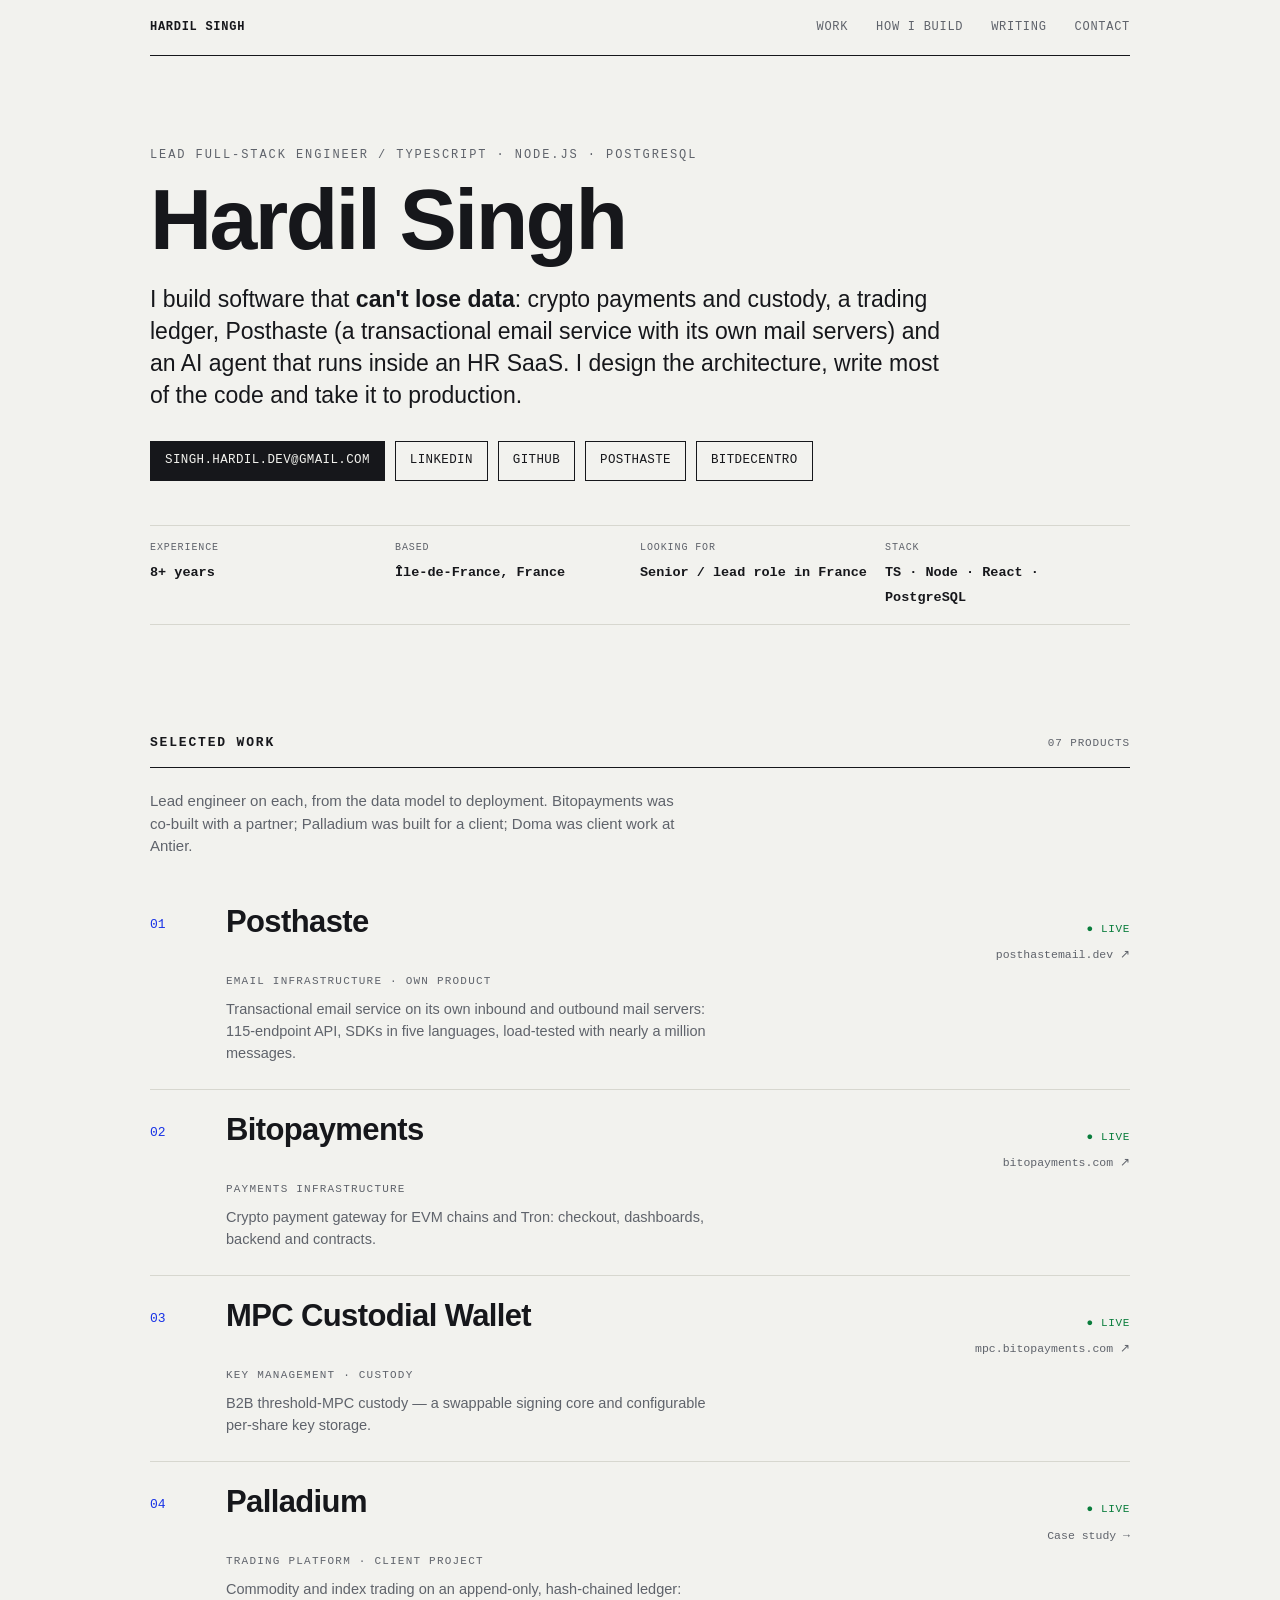
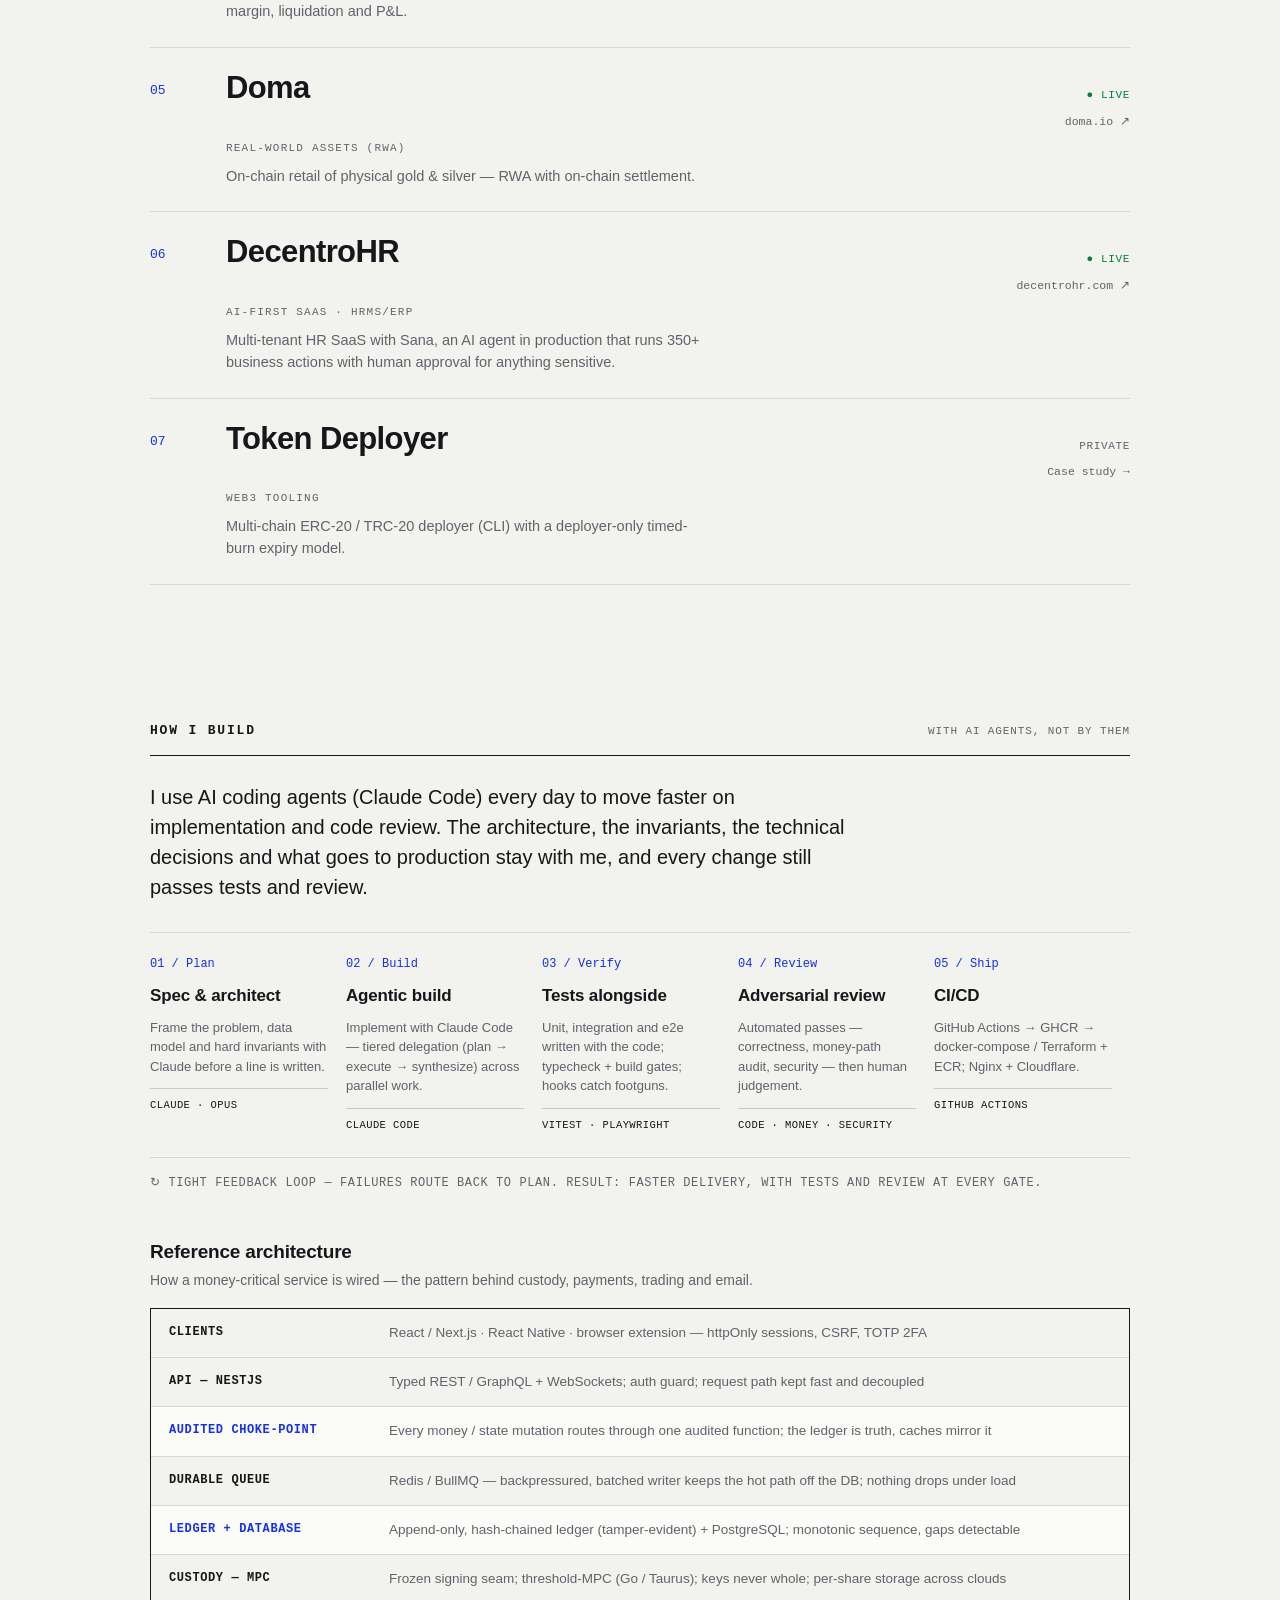
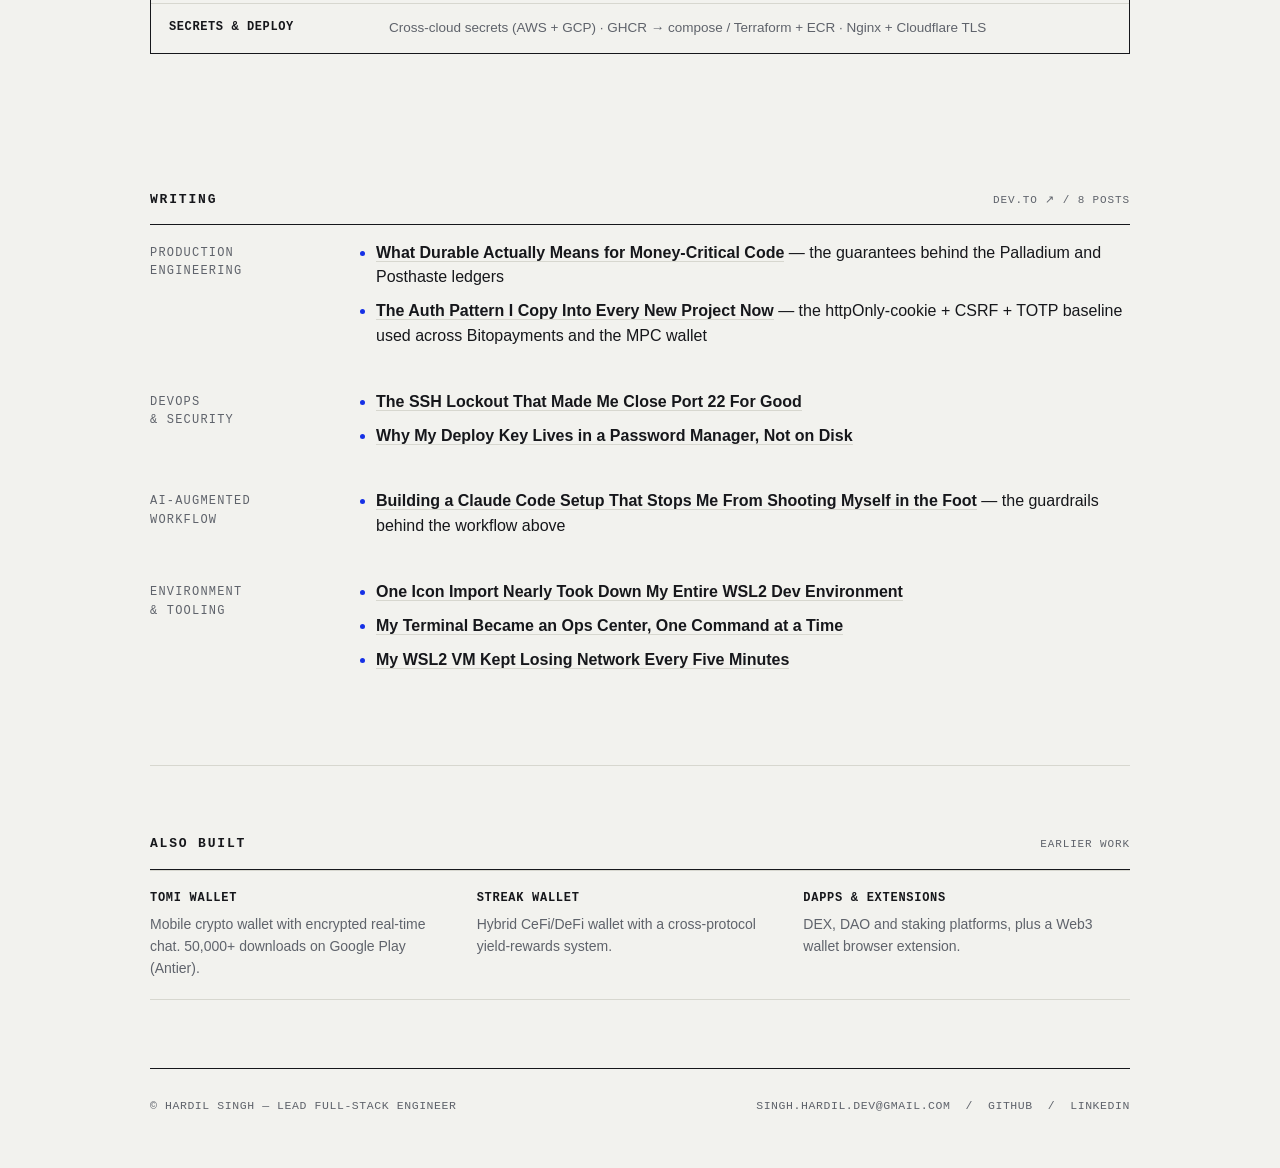
==== commit 16220bc1: "Update contact email Co-Authored-By: Claude Opus 5 (1M context) <noreply@anthropic.com> Claude-Sessi" ====
--- a/index.html
+++ b/index.html
@@ -13,7 +13,7 @@
     <a href="/#work">Work</a>
     <a href="/#how">How I build</a>
     <a href="/#writing">Writing</a>
-    <a href="mailto:hardilsingh87@gmail.com">Contact</a>
+    <a href="mailto:singh.hardil.dev@gmail.com">Contact</a>
   </nav>
 </div></div><div class="wrap">
   <header class="hero">
@@ -23,7 +23,7 @@
     ledger, Posthaste (a transactional email service with its own mail servers) and an AI agent that runs
     inside an HR SaaS. I design the architecture, write most of the code and take it to production.</p>
     <div class="links">
-      <a class="pr" href="mailto:hardilsingh87@gmail.com">hardilsingh87@gmail.com</a>
+      <a class="pr" href="mailto:singh.hardil.dev@gmail.com">singh.hardil.dev@gmail.com</a>
       <a href="https://www.linkedin.com/in/hardil-singh-a0726788">LinkedIn</a>
       <a href="https://github.com/hardil-bitdecentro">GitHub</a>
       <a href="https://posthastemail.dev">Posthaste</a>
@@ -149,5 +149,5 @@
   </section>
 </div><div class="wrap"><footer>
   <span>© Hardil Singh — Lead Full-Stack Engineer</span>
-  <span><a href="mailto:hardilsingh87@gmail.com">hardilsingh87@gmail.com</a> &nbsp;/&nbsp; <a href="https://github.com/hardil-bitdecentro">GitHub</a> &nbsp;/&nbsp; <a href="https://www.linkedin.com/in/hardil-singh-a0726788">LinkedIn</a></span>
+  <span><a href="mailto:singh.hardil.dev@gmail.com">singh.hardil.dev@gmail.com</a> &nbsp;/&nbsp; <a href="https://github.com/hardil-bitdecentro">GitHub</a> &nbsp;/&nbsp; <a href="https://www.linkedin.com/in/hardil-singh-a0726788">LinkedIn</a></span>
 </footer></div></body></html>
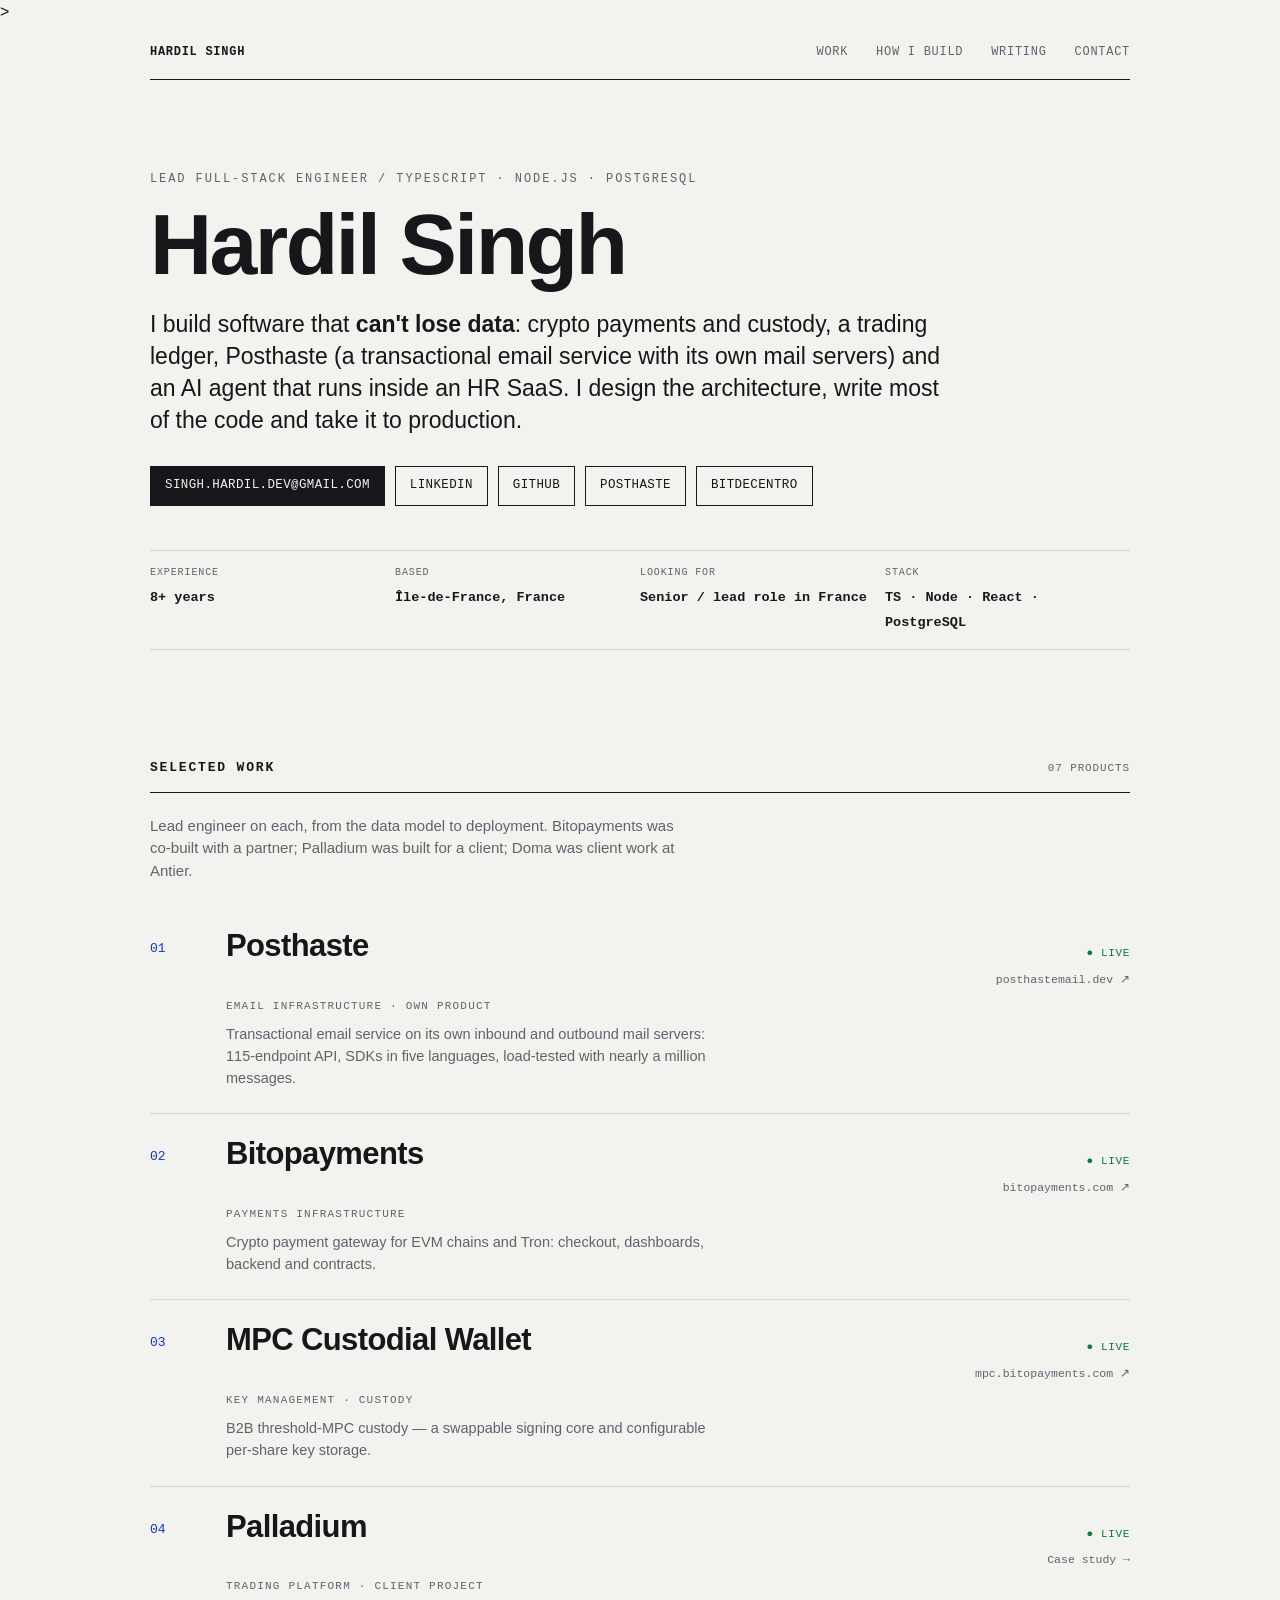
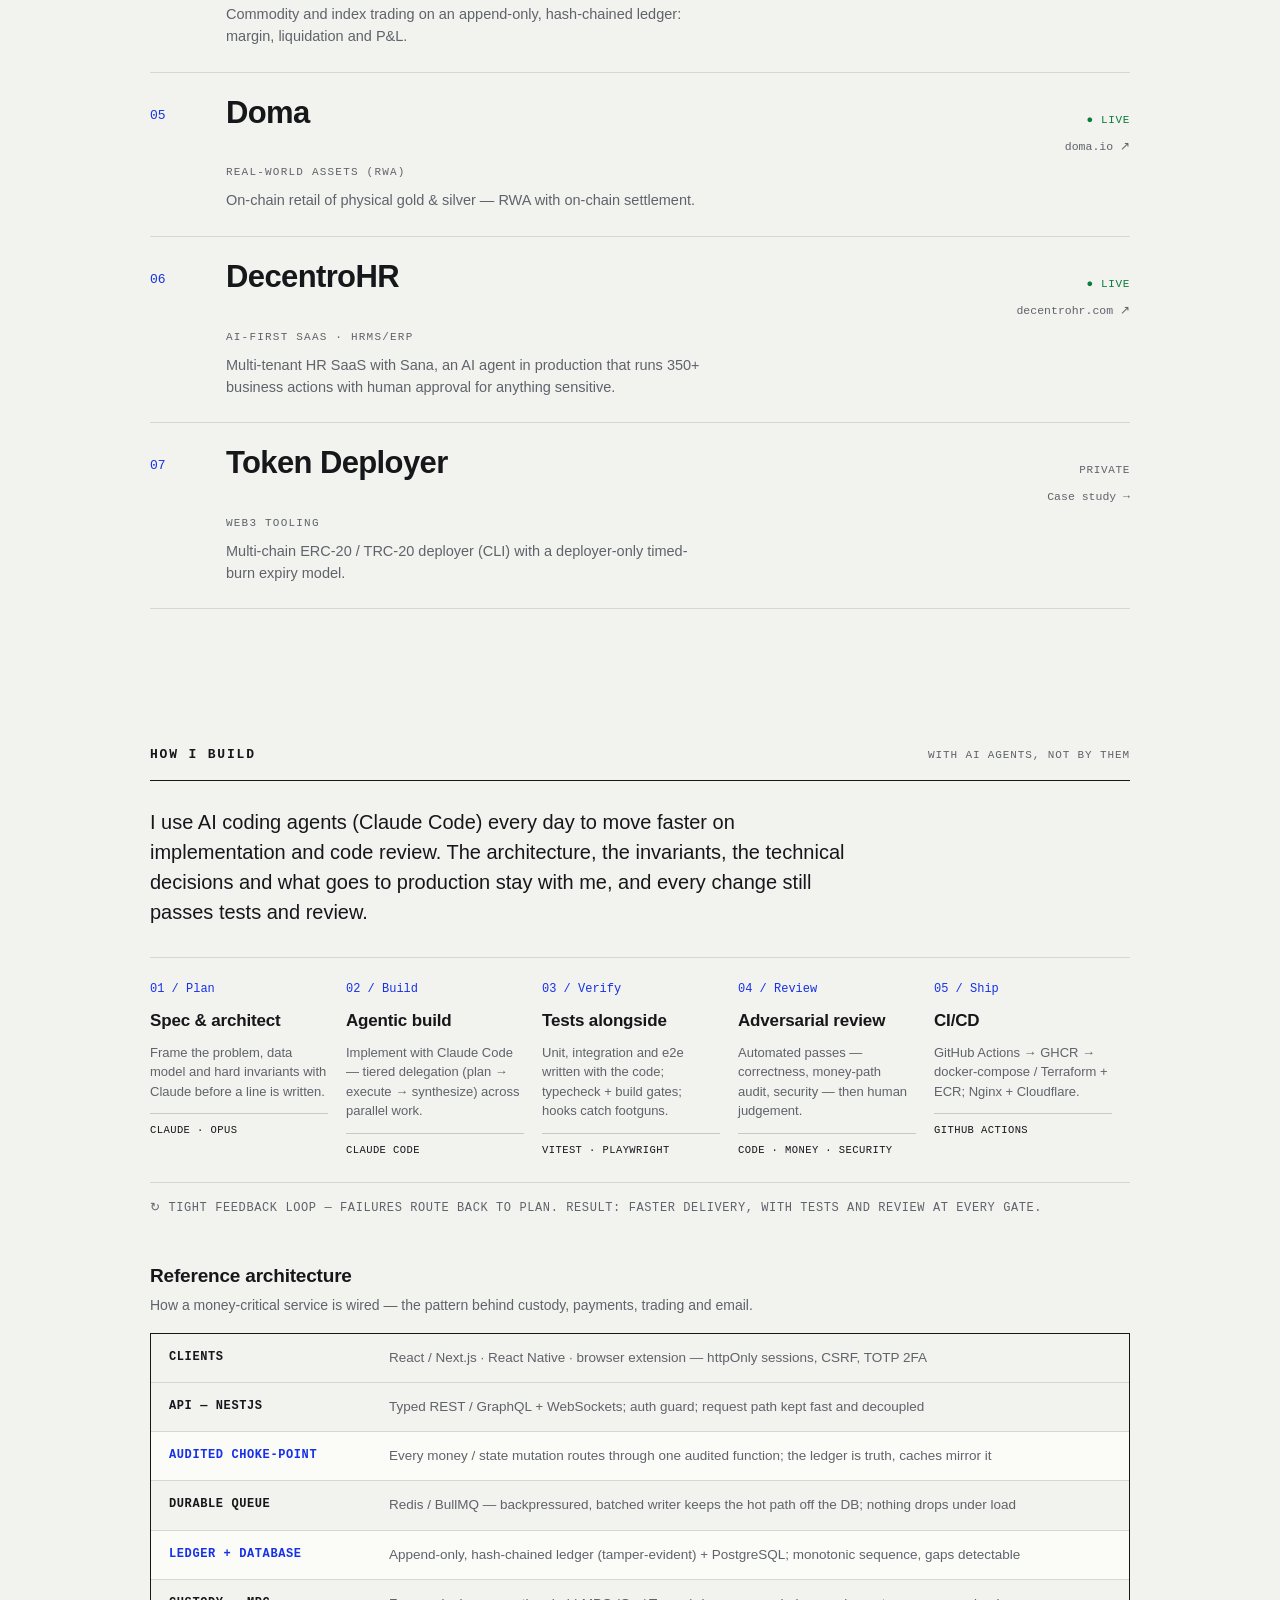
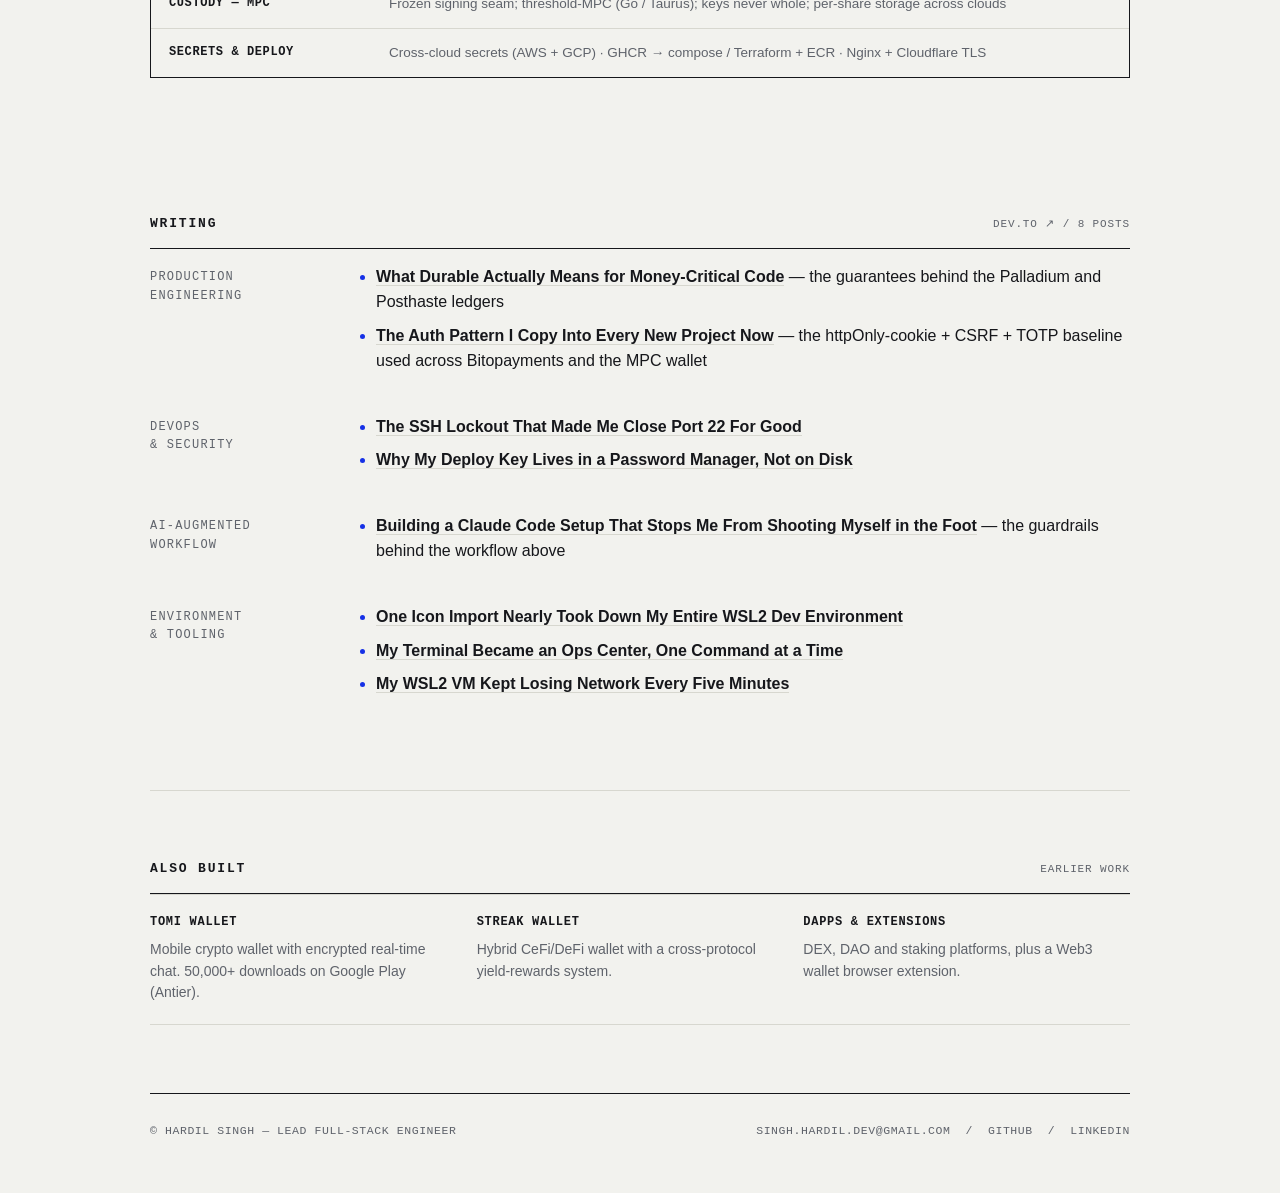
==== commit 90ccc718: "Add Open Graph preview image and tags for link previews" ====
--- a/index.html
+++ b/index.html
@@ -4,7 +4,16 @@
 <meta charset="utf-8">
 <meta name="viewport" content="width=device-width, initial-scale=1">
 <title>Hardil Singh — Lead Full-Stack Engineer</title>
-<meta name="description" content="Lead full-stack engineer (TypeScript, Node.js, PostgreSQL). Payments and custody, a trading ledger, a transactional email service and a production AI agent. Based in Île-de-France.">
+<meta name="description" content="Lead full-stack engineer (TypeScript, Node.js, PostgreSQL). Payments and custody, a trading ledger, a transactional email service and a production AI agent. Based in Île-de-France."
+<meta property="og:type" content="website">
+<meta property="og:url" content="https://hardil-bitdecentro.github.io/">
+<meta property="og:title" content="Hardil Singh — Lead Full-Stack Engineer">
+<meta property="og:description" content="Lead full-stack engineer (TypeScript, Node.js, PostgreSQL). Payments and custody, a trading ledger, a transactional email service and a production AI agent. Based in Île-de-France.">
+<meta property="og:image" content="https://hardil-bitdecentro.github.io/og.png">
+<meta property="og:image:width" content="1200">
+<meta property="og:image:height" content="630">
+<meta name="twitter:card" content="summary_large_image">
+<meta name="twitter:image" content="https://hardil-bitdecentro.github.io/og.png">>
 <link rel="stylesheet" href="/style.css">
 </head>
 <body><div class="wrap"><div class="top">
